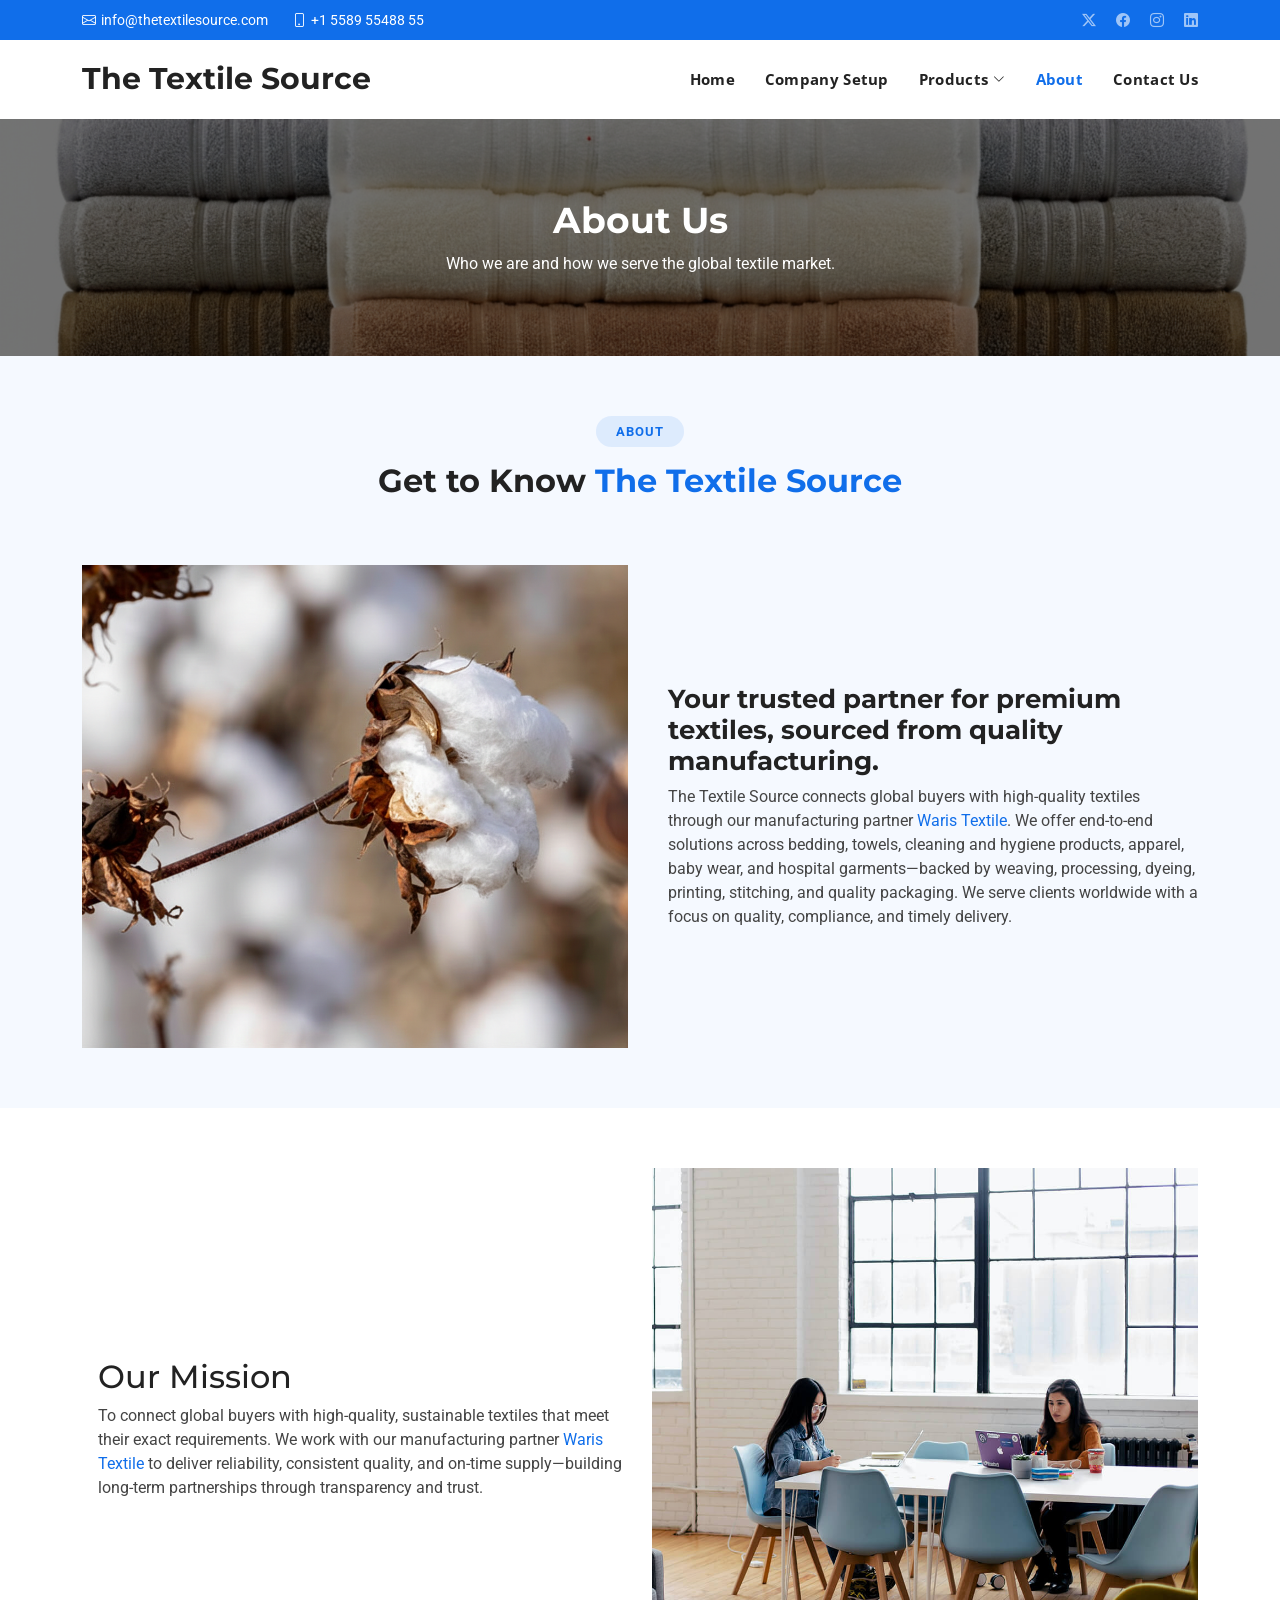
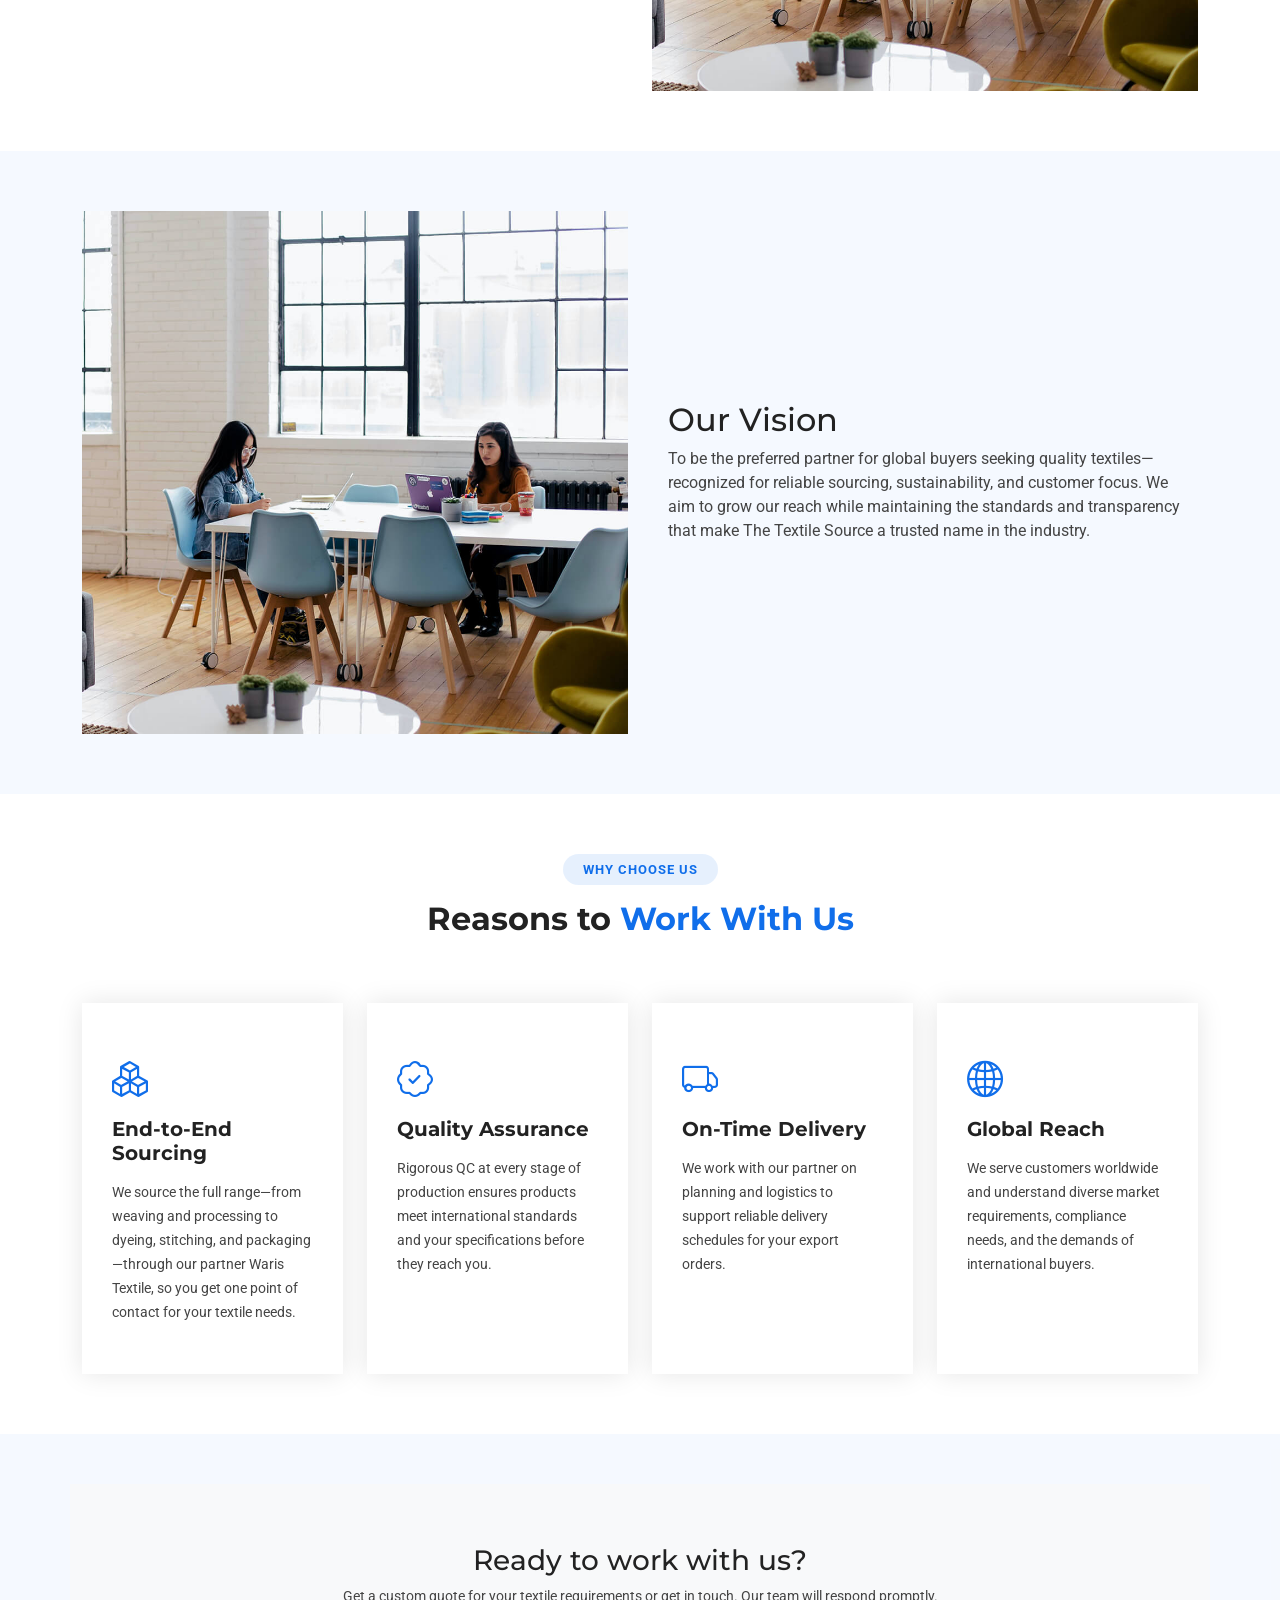
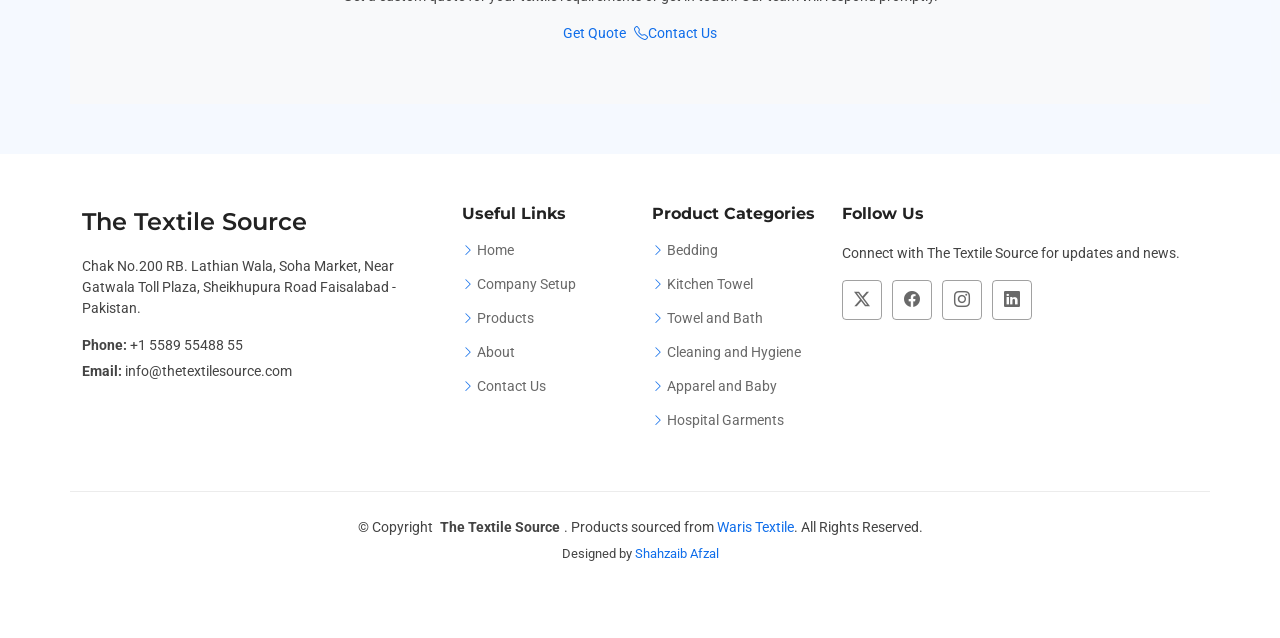
==== about.html @ fb0e11e0 "1sr" ====
<!DOCTYPE html>
<html lang="en">

<head>
  <meta charset="utf-8">
  <meta content="width=device-width, initial-scale=1.0" name="viewport">
  <title>About - The Textile Source</title>
  <meta name="description" content="">
  <meta name="keywords" content="">

  <link href="assets/img/favicon.png" rel="icon">
  <link href="assets/img/apple-touch-icon.png" rel="apple-touch-icon">
  <link href="https://fonts.googleapis.com" rel="preconnect">
  <link href="https://fonts.gstatic.com" rel="preconnect" crossorigin>
  <link href="https://fonts.googleapis.com/css2?family=Roboto:ital,wght@0,100;0,300;0,400;0,500;0,700;0,900;1,100;1,300;1,400;1,500;1,700;1,900&family=Open+Sans:ital,wght@0,300;0,400;0,500;0,600;0,700;0,800;1,300;1,400;1,500;1,600;1,700;1,800&family=Montserrat:ital,wght@0,100;0,200;0,300;0,400;0,500;0,600;0,700;0,800;0,900;1,100;1,200;1,300;1,400;1,500;1,600;1,700;1,800;1,900&display=swap" rel="stylesheet">
  <link href="assets/vendor/bootstrap/css/bootstrap.min.css" rel="stylesheet">
  <link href="assets/vendor/bootstrap-icons/bootstrap-icons.css" rel="stylesheet">
  <link href="assets/vendor/aos/aos.css" rel="stylesheet">
  <link href="assets/vendor/glightbox/css/glightbox.min.css" rel="stylesheet">
  <link href="assets/vendor/swiper/swiper-bundle.min.css" rel="stylesheet">
  <link href="assets/css/main.css" rel="stylesheet">
</head>

<body class="about-page">

  <header id="header" class="header sticky-top">
    <div class="topbar d-flex align-items-center">
      <div class="container d-flex justify-content-center justify-content-md-between">
        <div class="contact-info d-flex align-items-center">
          <i class="bi bi-envelope d-flex align-items-center"><a href="mailto:info@thetextilesource.com">info@thetextilesource.com</a></i>
          <i class="bi bi-phone d-flex align-items-center ms-4"><span>+1 5589 55488 55</span></i>
        </div>
        <div class="social-links d-none d-md-flex align-items-center">
          <a href="#" class="twitter"><i class="bi bi-twitter-x"></i></a>
          <a href="#" class="facebook"><i class="bi bi-facebook"></i></a>
          <a href="#" class="instagram"><i class="bi bi-instagram"></i></a>
          <a href="#" class="linkedin"><i class="bi bi-linkedin"></i></a>
        </div>
      </div>
    </div>
    <div class="branding d-flex align-items-cente">
      <div class="container position-relative d-flex align-items-center justify-content-between">
        <a href="index.html" class="logo d-flex align-items-center">
          <h1 class="sitename">The Textile Source</h1>
        </a>
        <nav id="navmenu" class="navmenu">
          <ul>
            <li><a href="index.html">Home</a></li>
            <li><a href="company-setup.html">Company Setup</a></li>
            <li class="dropdown">
              <a href="products.html"><span>Products</span> <i class="bi bi-chevron-down toggle-dropdown"></i></a>
              <ul>
                <li><a href="bedding.html">Bedding</a></li>
                <li><a href="kitchen-towel.html">Kitchen Towel</a></li>
                <li><a href="towel-bath.html">Towel &amp; Bath</a></li>
                <li><a href="cleaning-hygiene.html">Cleaning &amp; Hygiene</a></li>
                <li><a href="apparel-baby.html">Apparel &amp; Baby</a></li>
                <li><a href="hospital-garments.html">Hospital Garments</a></li>
              </ul>
            </li>
            <li><a href="about.html" class="active">About</a></li>
            <li><a href="contact.html">Contact Us</a></li>
          </ul>
          <i class="mobile-nav-toggle d-xl-none bi bi-list"></i>
        </nav>
      </div>
    </div>
  </header>

  <main class="main">

    <section class="page-hero" style="background-image: url('assets/img/slider2.png');">
      <div class="container">
        <h1>About Us</h1>
        <p>Who we are and how we serve the global textile market.</p>
      </div>
    </section>

    <!-- Company Introduction -->
    <section id="about" class="about section light-background">
      <div class="container section-title" data-aos="fade-up">
        <h2>About</h2>
        <p><span>Get to Know</span> <span class="description-title">The Textile Source</span></p>
      </div>
      <div class="container">
        <div class="row gy-3">
          <div class="col-lg-6" data-aos="fade-up" data-aos-delay="100">
            <img src="assets/img/gallery/about.png" alt="" class="img-fluid">
          </div>
          <div class="col-lg-6 d-flex flex-column justify-content-center" data-aos="fade-up" data-aos-delay="200">
            <div class="about-content ps-0 ps-lg-3">
              <h3>Your trusted partner for premium textiles, sourced from quality manufacturing.</h3>
              <p>The Textile Source connects global buyers with high-quality textiles through our manufacturing partner <a href="https://waris-textile.vercel.app/">Waris Textile</a>. We offer end-to-end solutions across bedding, towels, cleaning and hygiene products, apparel, baby wear, and hospital garments—backed by weaving, processing, dyeing, printing, stitching, and quality packaging. We serve clients worldwide with a focus on quality, compliance, and timely delivery.</p>
            </div>
          </div>
        </div>
      </div>
    </section>

    <!-- Mission -->
    <section id="mission" class="about section">
      <div class="container">
        <div class="row gy-3">
          <div class="col-lg-6 order-2 order-lg-1 d-flex flex-column justify-content-center" data-aos="fade-up" data-aos-delay="100">
            <div class="about-content ps-0 ps-lg-3">
              <h2>Our Mission</h2>
              <p>To connect global buyers with high-quality, sustainable textiles that meet their exact requirements. We work with our manufacturing partner <a href="https://waris-textile.vercel.app/">Waris Textile</a> to deliver reliability, consistent quality, and on-time supply—building long-term partnerships through transparency and trust.</p>
            </div>
          </div>
          <div class="col-lg-6 order-1 order-lg-2" data-aos="fade-up" data-aos-delay="200">
            <img src="assets/img/about.jpg" alt="Mission" class="img-fluid">
          </div>
        </div>
      </div>
    </section>

    <!-- Vision -->
    <section id="vision" class="about section light-background">
      <div class="container">
        <div class="row gy-3">
          <div class="col-lg-6" data-aos="fade-up" data-aos-delay="100">
            <img src="assets/img/about.jpg" alt="Vision" class="img-fluid">
          </div>
          <div class="col-lg-6 d-flex flex-column justify-content-center" data-aos="fade-up" data-aos-delay="200">
            <div class="about-content ps-0 ps-lg-3">
              <h2>Our Vision</h2>
              <p>To be the preferred partner for global buyers seeking quality textiles—recognized for reliable sourcing, sustainability, and customer focus. We aim to grow our reach while maintaining the standards and transparency that make The Textile Source a trusted name in the industry.</p>
            </div>
          </div>
        </div>
      </div>
    </section>

    <!-- Why Choose Us -->
    <section id="why-choose-us" class="featured-services section">
      <div class="container section-title" data-aos="fade-up">
        <h2>Why Choose Us</h2>
        <p><span>Reasons to</span> <span class="description-title">Work With Us</span></p>
      </div>
      <div class="container">
        <div class="row gy-4">
          <div class="col-xl-3 col-md-6 d-flex" data-aos="fade-up" data-aos-delay="100">
            <div class="service-item position-relative">
              <div class="icon"><i class="bi bi-boxes icon"></i></div>
              <h4>End-to-End Sourcing</h4>
              <p>We source the full range—from weaving and processing to dyeing, stitching, and packaging—through our partner Waris Textile, so you get one point of contact for your textile needs.</p>
            </div>
          </div>
          <div class="col-xl-3 col-md-6 d-flex" data-aos="fade-up" data-aos-delay="200">
            <div class="service-item position-relative">
              <div class="icon"><i class="bi bi-patch-check icon"></i></div>
              <h4>Quality Assurance</h4>
              <p>Rigorous QC at every stage of production ensures products meet international standards and your specifications before they reach you.</p>
            </div>
          </div>
          <div class="col-xl-3 col-md-6 d-flex" data-aos="fade-up" data-aos-delay="300">
            <div class="service-item position-relative">
              <div class="icon"><i class="bi bi-truck icon"></i></div>
              <h4>On-Time Delivery</h4>
              <p>We work with our partner on planning and logistics to support reliable delivery schedules for your export orders.</p>
            </div>
          </div>
          <div class="col-xl-3 col-md-6 d-flex" data-aos="fade-up" data-aos-delay="400">
            <div class="service-item position-relative">
              <div class="icon"><i class="bi bi-globe2 icon"></i></div>
              <h4>Global Reach</h4>
              <p>We serve customers worldwide and understand diverse market requirements, compliance needs, and the demands of international buyers.</p>
            </div>
          </div>
        </div>
      </div>
    </section>

  </main>

  <footer id="footer" class="footer">
    <div class="footer-newsletter">
      <div class="container">
        <div class="row justify-content-center text-center">
          <section id="cta" class="cta section" style="background-color: #f8f9fa;">

            <div class="container" data-aos="fade-up">
              <div class="row justify-content-center text-center">
                <div class="col-lg-8">
                  <h3>Ready to work with us?</h3>
                  <p>Get a custom quote for your textile requirements or get in touch. Our team will respond promptly.</p>
                  <div class="d-flex flex-wrap justify-content-center gap-2">
                    <a href="contact.html" class="btn-get-started">Get Quote</a>
                    <a href="contact.html" class="btn-watch-video d-flex align-items-center"><i class="bi bi-telephone"></i><span>Contact Us</span></a>
                  </div>
                </div>
              </div>
            </div>
      
          </section><!-- /Call to Action -->
        </div>
      </div>
    </div>
    <div class="container footer-top">
      <div class="row gy-4">
        <div class="col-lg-4 col-md-6 footer-about">
          <a href="index.html" class="d-flex align-items-center"><span class="sitename">The Textile Source</span></a>
          <div class="footer-contact pt-3">
            <p>Chak No.200 RB. Lathian Wala, Soha Market, Near Gatwala Toll Plaza, Sheikhupura Road Faisalabad - Pakistan.</p>
            <p class="mt-3"><strong>Phone:</strong> <span>+1 5589 55488 55</span></p>
            <p><strong>Email:</strong> <span>info@thetextilesource.com</span></p>
          </div>
        </div>
        <div class="col-lg-2 col-md-3 footer-links">
          <h4>Useful Links</h4>
          <ul>
            <li><i class="bi bi-chevron-right"></i> <a href="index.html">Home</a></li>
            <li><i class="bi bi-chevron-right"></i> <a href="company-setup.html">Company Setup</a></li>
            <li><i class="bi bi-chevron-right"></i> <a href="products.html">Products</a></li>
            <li><i class="bi bi-chevron-right"></i> <a href="about.html">About</a></li>
            <li><i class="bi bi-chevron-right"></i> <a href="contact.html">Contact Us</a></li>
          </ul>
        </div>
        <div class="col-lg-2 col-md-3 footer-links">
          <h4>Product Categories</h4>
          <ul>
            <li><i class="bi bi-chevron-right"></i> <a href="bedding.html">Bedding</a></li>
            <li><i class="bi bi-chevron-right"></i> <a href="kitchen-towel.html">Kitchen Towel</a></li>
            <li><i class="bi bi-chevron-right"></i> <a href="towel-bath.html">Towel and Bath</a></li>
            <li><i class="bi bi-chevron-right"></i> <a href="cleaning-hygiene.html">Cleaning and Hygiene</a></li>
            <li><i class="bi bi-chevron-right"></i> <a href="apparel-baby.html">Apparel and Baby</a></li>
            <li><i class="bi bi-chevron-right"></i> <a href="hospital-garments.html">Hospital Garments</a></li>
          </ul>
        </div>
        <div class="col-lg-4 col-md-12">
          <h4>Follow Us</h4>
          <p>Connect with The Textile Source for updates and news.</p>
          <div class="social-links d-flex">
            <a href=""><i class="bi bi-twitter-x"></i></a>
            <a href=""><i class="bi bi-facebook"></i></a>
            <a href=""><i class="bi bi-instagram"></i></a>
            <a href=""><i class="bi bi-linkedin"></i></a>
          </div>
        </div>
      </div>
    </div>
    <div class="container copyright text-center mt-4">
      <p>© <span>Copyright</span> <strong class="px-1 sitename">The Textile Source</strong>. <span>Products sourced from <a href="https://waris-textile.vercel.app/">Waris Textile</a>. All Rights Reserved.</span></p>
      <div class="credits">
        Designed by <a href="https://shahzaibs-portfolio.vercel.app/">Shahzaib Afzal</a>
      </div>
    </div>
  </footer>

  <a href="#" id="scroll-top" class="scroll-top d-flex align-items-center justify-content-center"><i class="bi bi-arrow-up-short"></i></a>
  <div id="preloader"><div></div><div></div><div></div><div></div></div>
  <script src="assets/vendor/bootstrap/js/bootstrap.bundle.min.js"></script>
  <script src="assets/vendor/php-email-form/validate.js"></script>
  <script src="assets/vendor/aos/aos.js"></script>
  <script src="assets/vendor/glightbox/js/glightbox.min.js"></script>
  <script src="assets/vendor/waypoints/noframework.waypoints.js"></script>
  <script src="assets/vendor/purecounter/purecounter_vanilla.js"></script>
  <script src="assets/vendor/swiper/swiper-bundle.min.js"></script>
  <script src="assets/vendor/imagesloaded/imagesloaded.pkgd.min.js"></script>
  <script src="assets/vendor/isotope-layout/isotope.pkgd.min.js"></script>
  <script src="assets/js/main.js"></script>
</body>

</html>
---- assets/css/main.css ----
/**
* Template Name: BizLand
* Template URL: https://bootstrapmade.com/bizland-bootstrap-business-template/
* Updated: Dec 05 2024 with Bootstrap v5.3.3
* Author: BootstrapMade.com
* License: https://bootstrapmade.com/license/
*/

/*--------------------------------------------------------------
# Font & Color Variables
# Help: https://bootstrapmade.com/color-system/
--------------------------------------------------------------*/
/* Fonts */
:root {
  --default-font: "Roboto",  system-ui, -apple-system, "Segoe UI", Roboto, "Helvetica Neue", Arial, "Noto Sans", "Liberation Sans", sans-serif, "Apple Color Emoji", "Segoe UI Emoji", "Segoe UI Symbol", "Noto Color Emoji";
  --heading-font: "Montserrat",  sans-serif;
  --nav-font: "Open Sans",  sans-serif;
}

/* Global Colors - The following color variables are used throughout the website. Updating them here will change the color scheme of the entire website */
:root { 
  --background-color: #ffffff; /* Background color for the entire website, including individual sections */
  --default-color: #444444; /* Default color used for the majority of the text content across the entire website */
  --heading-color: #222222; /* Color for headings, subheadings and title throughout the website */
  --accent-color: #106eea; /* Accent color that represents your brand on the website. It's used for buttons, links, and other elements that need to stand out */
  --surface-color: #ffffff; /* The surface color is used as a background of boxed elements within sections, such as cards, icon boxes, or other elements that require a visual separation from the global background. */
  --contrast-color: #ffffff; /* Contrast color for text, ensuring readability against backgrounds of accent, heading, or default colors. */
}

/* Nav Menu Colors - The following color variables are used specifically for the navigation menu. They are separate from the global colors to allow for more customization options */
:root {
  --nav-color: #222222;  /* The default color of the main navmenu links */
  --nav-hover-color: #106eea; /* Applied to main navmenu links when they are hovered over or active */
  --nav-mobile-background-color: #ffffff; /* Used as the background color for mobile navigation menu */
  --nav-dropdown-background-color: #ffffff; /* Used as the background color for dropdown items that appear when hovering over primary navigation items */
  --nav-dropdown-color: #222222; /* Used for navigation links of the dropdown items in the navigation menu. */
  --nav-dropdown-hover-color: #106eea; /* Similar to --nav-hover-color, this color is applied to dropdown navigation links when they are hovered over. */
}

/* Color Presets - These classes override global colors when applied to any section or element, providing reuse of the sam color scheme. */

.light-background {
  --background-color: #f5f9ff;
  --surface-color: #ffffff;
}

.dark-background {
  --background-color: #060606;
  --default-color: #ffffff;
  --heading-color: #ffffff;
  --surface-color: #252525;
  --contrast-color: #ffffff;
}

/* Smooth scroll */
:root {
  scroll-behavior: smooth;
}

/*--------------------------------------------------------------
# General Styling & Shared Classes
--------------------------------------------------------------*/
body {
  color: var(--default-color);
  background-color: var(--background-color);
  font-family: var(--default-font);
}

a {
  color: var(--accent-color);
  text-decoration: none;
  transition: 0.3s;
}

a:hover {
  color: color-mix(in srgb, var(--accent-color), transparent 25%);
  text-decoration: none;
}

h1,
h2,
h3,
h4,
h5,
h6 {
  color: var(--heading-color);
  font-family: var(--heading-font);
}

/* PHP Email Form Messages
------------------------------*/
.php-email-form .error-message {
  display: none;
  background: #df1529;
  color: #ffffff;
  text-align: left;
  padding: 15px;
  margin-bottom: 24px;
  font-weight: 600;
}

.php-email-form .sent-message {
  display: none;
  color: #ffffff;
  background: #059652;
  text-align: center;
  padding: 15px;
  margin-bottom: 24px;
  font-weight: 600;
}

.php-email-form .loading {
  display: none;
  background: var(--surface-color);
  text-align: center;
  padding: 15px;
  margin-bottom: 24px;
}

.php-email-form .loading:before {
  content: "";
  display: inline-block;
  border-radius: 50%;
  width: 24px;
  height: 24px;
  margin: 0 10px -6px 0;
  border: 3px solid var(--accent-color);
  border-top-color: var(--surface-color);
  animation: php-email-form-loading 1s linear infinite;
}

@keyframes php-email-form-loading {
  0% {
    transform: rotate(0deg);
  }

  100% {
    transform: rotate(360deg);
  }
}

/*--------------------------------------------------------------
# Global Header
--------------------------------------------------------------*/
.header {
  color: var(--default-color);
  transition: box-shadow 0.3s ease;
  z-index: 997;
  background-color: var(--background-color);
}

.header .topbar {
  background-color: var(--accent-color);
  height: 40px;
  padding: 0;
  font-size: 14px;
  transition: height 0.3s ease, visibility 0.3s ease;
}

.header .topbar .contact-info i {
  font-style: normal;
  color: var(--contrast-color);
}

.header .topbar .contact-info i a,
.header .topbar .contact-info i span {
  padding-left: 5px;
  color: var(--contrast-color);
}

@media (max-width: 575px) {

  .header .topbar .contact-info i a,
  .header .topbar .contact-info i span {
    font-size: 13px;
  }
}

.header .topbar .contact-info i a {
  line-height: 0;
  transition: 0.3s;
}

.header .topbar .contact-info i a:hover {
  color: var(--contrast-color);
  text-decoration: underline;
}

.header .topbar .social-links a {
  color: color-mix(in srgb, var(--contrast-color), transparent 40%);
  line-height: 0;
  transition: 0.3s;
  margin-left: 20px;
}

.header .topbar .social-links a:hover {
  color: var(--contrast-color);
}

.header .branding {
  background-color: var(--background-color);
  min-height: 60px;
  padding: 10px 0;
  transition: min-height 0.3s ease, padding 0.3s ease;
}

.header .branding.nav-fixed {
  position: fixed;
  top: 0;
  left: 0;
  right: 0;
  width: 100%;
  z-index: 997;
  box-shadow: 0 2px 12px rgba(0, 0, 0, 0.12);
}

.header .logo {
  line-height: 1;
}

.header .logo img {
  max-height: 36px;
  margin-right: 8px;
  transition: max-height 0.3s ease;
}

.header .logo h1 {
  font-size: 30px;
  margin: 0;
  font-weight: 700;
  color: var(--heading-color);
  transition: font-size 0.3s ease;
}

/* Disable Bootstrap sticky-top on header; nav bar (branding) uses position: sticky instead */
.header.sticky-top {
  position: static;
}

/*--------------------------------------------------------------
# Navigation Menu
--------------------------------------------------------------*/
/* Navmenu - Desktop */
@media (min-width: 1200px) {
  .navmenu {
    padding: 0;
  }

  .navmenu ul {
    margin: 0;
    padding: 0;
    display: flex;
    list-style: none;
    align-items: center;
  }

  .navmenu li {
    position: relative;
  }

  .navmenu a,
  .navmenu a:focus {
    color: var(--nav-color);
    padding: 18px 15px;
    font-size: 15px;
    font-family: var(--nav-font);
    font-weight: 700;
    letter-spacing: 0.02em;
    display: flex;
    align-items: center;
    justify-content: space-between;
    white-space: nowrap;
    transition: 0.3s;
  }

  .navmenu a i,
  .navmenu a:focus i {
    font-size: 12px;
    line-height: 0;
    margin-left: 5px;
    transition: 0.3s;
  }

  .navmenu li:last-child a {
    padding-right: 0;
  }

  .navmenu li:hover>a,
  .navmenu .active,
  .navmenu .active:focus {
    color: var(--nav-hover-color);
  }

  .scrolled .navmenu a,
  .scrolled .navmenu a:focus {
    padding: 12px 15px;
    font-size: 14px;
  }

  .navmenu .dropdown ul {
    margin: 0;
    padding: 10px 0;
    background: var(--nav-dropdown-background-color);
    display: block;
    position: absolute;
    visibility: hidden;
    left: 14px;
    top: 130%;
    opacity: 0;
    transition: 0.3s;
    border-radius: 4px;
    z-index: 99;
    box-shadow: 0px 0px 30px rgba(0, 0, 0, 0.1);
  }

  .navmenu .dropdown ul li {
    min-width: 200px;
  }

  .navmenu .dropdown ul a {
    padding: 10px 20px;
    font-size: 15px;
    text-transform: none;
    color: var(--nav-dropdown-color);
  }

  .navmenu .dropdown ul a i {
    font-size: 12px;
  }

  .navmenu .dropdown ul a:hover,
  .navmenu .dropdown ul .active:hover,
  .navmenu .dropdown ul li:hover>a {
    color: var(--nav-dropdown-hover-color);
  }

  .navmenu .dropdown:hover>ul {
    opacity: 1;
    top: 100%;
    visibility: visible;
  }

  .navmenu .dropdown .dropdown ul {
    top: 0;
    left: -90%;
    visibility: hidden;
  }

  .navmenu .dropdown .dropdown:hover>ul {
    opacity: 1;
    top: 0;
    left: -100%;
    visibility: visible;
  }
}

/* Navmenu - Mobile */
@media (max-width: 1199px) {
  .mobile-nav-toggle {
    color: var(--nav-color);
    font-size: 28px;
    line-height: 0;
    margin-right: 10px;
    cursor: pointer;
    transition: color 0.3s;
  }

  .navmenu {
    padding: 0;
    z-index: 9997;
  }

  .navmenu ul {
    display: none;
    list-style: none;
    position: absolute;
    inset: 60px 20px 20px 20px;
    padding: 10px 0;
    margin: 0;
    border-radius: 6px;
    background-color: var(--nav-mobile-background-color);
    overflow-y: auto;
    transition: 0.3s;
    z-index: 9998;
    box-shadow: 0px 0px 30px rgba(0, 0, 0, 0.1);
  }

  .navmenu a,
  .navmenu a:focus {
    color: var(--nav-dropdown-color);
    padding: 10px 20px;
    font-family: var(--nav-font);
    font-size: 17px;
    font-weight: 700;
    letter-spacing: 0.02em;
    display: flex;
    align-items: center;
    justify-content: space-between;
    white-space: nowrap;
    transition: 0.3s;
  }

  .navmenu a i,
  .navmenu a:focus i {
    font-size: 12px;
    line-height: 0;
    margin-left: 5px;
    width: 30px;
    height: 30px;
    display: flex;
    align-items: center;
    justify-content: center;
    border-radius: 50%;
    transition: 0.3s;
    background-color: color-mix(in srgb, var(--accent-color), transparent 90%);
  }

  .navmenu a i:hover,
  .navmenu a:focus i:hover {
    background-color: var(--accent-color);
    color: var(--contrast-color);
  }

  .navmenu a:hover,
  .navmenu .active,
  .navmenu .active:focus {
    color: var(--nav-dropdown-hover-color);
  }

  .navmenu .active i,
  .navmenu .active:focus i {
    background-color: var(--accent-color);
    color: var(--contrast-color);
    transform: rotate(180deg);
  }

  .navmenu .dropdown ul {
    position: static;
    display: none;
    z-index: 99;
    padding: 10px 0;
    margin: 10px 20px;
    background-color: var(--nav-dropdown-background-color);
    border: 1px solid color-mix(in srgb, var(--default-color), transparent 90%);
    box-shadow: none;
    transition: all 0.5s ease-in-out;
  }

  .navmenu .dropdown ul ul {
    background-color: rgba(33, 37, 41, 0.1);
  }

  .navmenu .dropdown>.dropdown-active {
    display: block;
    background-color: rgba(33, 37, 41, 0.03);
  }

  .mobile-nav-active {
    overflow: hidden;
  }

  .mobile-nav-active .mobile-nav-toggle {
    color: #fff;
    position: absolute;
    font-size: 32px;
    top: 15px;
    right: 15px;
    margin-right: 0;
    z-index: 9999;
  }

  .mobile-nav-active .navmenu {
    position: fixed;
    overflow: hidden;
    inset: 0;
    background: rgba(33, 37, 41, 0.8);
    transition: 0.3s;
  }

  .mobile-nav-active .navmenu>ul {
    display: block;
  }
}

/*--------------------------------------------------------------
# Global Footer
--------------------------------------------------------------*/
.footer {
  color: var(--default-color);
  background-color: var(--background-color);
  font-size: 14px;
  padding-bottom: 50px;
  position: relative;
}

.footer .footer-newsletter {
  background-color: color-mix(in srgb, var(--accent-color), transparent 96%);
  padding: 50px 0;
}

.footer .footer-newsletter h4 {
  font-size: 24px;
}

.footer .footer-newsletter .newsletter-form {
  margin-top: 30px;
  margin-bottom: 15px;
  padding: 6px 8px;
  position: relative;
  background-color: var(--surface-color);
  border: 1px solid color-mix(in srgb, var(--accent-color), transparent 80%);
  box-shadow: 0px 2px 25px rgba(0, 0, 0, 0.1);
  display: flex;
  transition: 0.3s;
  border-radius: 4px;
}

.footer .footer-newsletter .newsletter-form:focus-within {
  border-color: var(--accent-color);
}

.footer .footer-newsletter .newsletter-form input[type=email] {
  border: 0;
  padding: 4px;
  width: 100%;
  background-color: var(--surface-color);
  color: var(--default-color);
}

.footer .footer-newsletter .newsletter-form input[type=email]:focus-visible {
  outline: none;
}

.footer .footer-newsletter .newsletter-form input[type=submit] {
  border: 0;
  font-size: 16px;
  padding: 0 20px;
  margin: -7px -8px -7px 0;
  background: var(--accent-color);
  color: var(--contrast-color);
  transition: 0.3s;
  border-radius: 0 4px 4px 0;
}

.footer .footer-newsletter .newsletter-form input[type=submit]:hover {
  background: color-mix(in srgb, var(--accent-color), transparent 20%);
}

.footer .footer-top {
  padding-top: 50px;
}

.footer .social-links a {
  display: flex;
  align-items: center;
  justify-content: center;
  width: 40px;
  height: 40px;
  border-radius: 4px;
  border: 1px solid color-mix(in srgb, var(--default-color), transparent 50%);
  font-size: 16px;
  color: color-mix(in srgb, var(--default-color), transparent 20%);
  margin-right: 10px;
  transition: 0.3s;
}

.footer .social-links a:hover {
  color: var(--accent-color);
  border-color: var(--accent-color);
}

.footer h4 {
  font-size: 16px;
  font-weight: bold;
  position: relative;
  padding-bottom: 12px;
}

.footer .footer-links {
  margin-bottom: 30px;
}

.footer .footer-links ul {
  list-style: none;
  padding: 0;
  margin: 0;
}

.footer .footer-links ul i {
  margin-right: 3px;
  font-size: 12px;
  line-height: 0;
  color: var(--accent-color);
}

.footer .footer-links ul li {
  padding: 10px 0;
  display: flex;
  align-items: center;
}

.footer .footer-links ul li:first-child {
  padding-top: 0;
}

.footer .footer-links ul a {
  display: inline-block;
  color: color-mix(in srgb, var(--default-color), transparent 20%);
  line-height: 1;
}

.footer .footer-links ul a:hover {
  color: var(--accent-color);
}

.footer .footer-about a {
  color: var(--heading-color);
  font-size: 24px;
  font-weight: 600;
  font-family: var(--heading-font);
}

.footer .footer-contact p {
  margin-bottom: 5px;
}

.footer .copyright {
  padding-top: 25px;
  padding-bottom: 25px;
  border-top: 1px solid color-mix(in srgb, var(--default-color), transparent 90%);
}

.footer .copyright p {
  margin-bottom: 0;
}

.footer .credits {
  margin-top: 6px;
  font-size: 13px;
}

/*--------------------------------------------------------------
# Preloader
--------------------------------------------------------------*/
#preloader {
  position: fixed;
  inset: 0;
  z-index: 9999;
  overflow: hidden;
  background-color: var(--background-color);
  transition: all 0.6s ease-out;
  width: 100%;
  height: 100vh;
  display: flex;
  align-items: center;
  justify-content: center;
}

#preloader div {
  width: 13px;
  height: 13px;
  background-color: var(--accent-color);
  border-radius: 50%;
  animation-timing-function: cubic-bezier(0, 1, 1, 0);
  position: absolute;
  left: 50%;
}

#preloader div:nth-child(1) {
  left: calc(50% + 8px);
  animation: animate-preloader-1 0.6s infinite;
}

#preloader div:nth-child(2) {
  left: calc(50% + 8px);
  animation: animate-preloader-2 0.6s infinite;
}

#preloader div:nth-child(3) {
  left: calc(50% + 32px);
  animation: animate-preloader-2 0.6s infinite;
}

#preloader div:nth-child(4) {
  left: calc(50% + 56px);
  animation: animate-preloader-3 0.6s infinite;
}

@keyframes animate-preloader-1 {
  0% {
    transform: scale(0);
  }

  100% {
    transform: scale(1);
  }
}

@keyframes animate-preloader-3 {
  0% {
    transform: scale(1);
  }

  100% {
    transform: scale(0);
  }
}

@keyframes animate-preloader-2 {
  0% {
    transform: translate(0, 0);
  }

  100% {
    transform: translate(24px, 0);
  }
}

/*--------------------------------------------------------------
# Scroll Top Button
--------------------------------------------------------------*/
.scroll-top {
  position: fixed;
  visibility: hidden;
  opacity: 0;
  right: 15px;
  bottom: 15px;
  z-index: 99999;
  background-color: var(--accent-color);
  width: 40px;
  height: 40px;
  border-radius: 4px;
  transition: all 0.4s;
}

.scroll-top i {
  font-size: 24px;
  color: var(--contrast-color);
  line-height: 0;
}

.scroll-top:hover {
  background-color: color-mix(in srgb, var(--accent-color), transparent 20%);
  color: var(--contrast-color);
}

.scroll-top.active {
  visibility: visible;
  opacity: 1;
}

/*--------------------------------------------------------------
# Disable aos animation delay on mobile devices
--------------------------------------------------------------*/
@media screen and (max-width: 768px) {
  [data-aos-delay] {
    transition-delay: 0 !important;
  }
}

/*--------------------------------------------------------------
# Global Page Titles & Breadcrumbs
--------------------------------------------------------------*/
.page-title {
  --background-color: color-mix(in srgb, var(--default-color), transparent 96%);
  color: var(--default-color);
  background-color: var(--background-color);
  padding: 25px 0;
  position: relative;
}

.page-title h1 {
  font-size: 24px;
  font-weight: 600;
}

.page-title .breadcrumbs ol {
  display: flex;
  flex-wrap: wrap;
  list-style: none;
  padding: 0;
  margin: 0;
  font-size: 14px;
  font-weight: 400;
}

.page-title .breadcrumbs ol li+li {
  padding-left: 10px;
}

.page-title .breadcrumbs ol li+li::before {
  content: "/";
  display: inline-block;
  padding-right: 10px;
  color: color-mix(in srgb, var(--default-color), transparent 70%);
}

/*--------------------------------------------------------------
# Global Sections
--------------------------------------------------------------*/
section,
.section {
  color: var(--default-color);
  background-color: var(--background-color);
  padding: 60px 0;
  scroll-margin-top: 78px;
  overflow: clip;
}

@media (max-width: 1199px) {

  section,
  .section {
    scroll-margin-top: 60px;
  }
}

/*--------------------------------------------------------------
# Global Section Titles
--------------------------------------------------------------*/
.section-title {
  text-align: center;
  padding-bottom: 60px;
  position: relative;
}

.section-title h2 {
  font-size: 13px;
  letter-spacing: 1px;
  font-weight: 700;
  padding: 8px 20px;
  margin: 0;
  background: color-mix(in srgb, var(--accent-color), transparent 90%);
  color: var(--accent-color);
  display: inline-block;
  text-transform: uppercase;
  border-radius: 50px;
  font-family: var(--default-font);
}

.section-title p {
  color: var(--heading-color);
  margin: 10px 0 0 0;
  font-size: 32px;
  font-weight: 700;
  font-family: var(--heading-font);
}

.section-title p .description-title {
  color: var(--accent-color);
}

/*--------------------------------------------------------------
# Hero Section
--------------------------------------------------------------*/
.hero {
  width: 100%;
  min-height: 50vh;
  position: relative;
  padding: 60px 0;
  display: flex;
  align-items: center;
  background: url("../img/hero-bg.jpg") top left;
  background-size: cover;
}

.hero:before {
  content: "";
  background: color-mix(in srgb, var(--background-color), transparent 30%);
  position: absolute;
  bottom: 0;
  top: 0;
  left: 0;
  right: 0;
}

.hero .container {
  position: relative;
}

.hero h1 {
  margin: 0;
  font-size: 48px;
  font-weight: 700;
  line-height: 56px;
}

.hero h1 span {
  color: var(--accent-color);
}

.hero p {
  color: color-mix(in srgb, var(--default-color), transparent 30%);
  margin: 5px 0 30px 0;
  font-size: 20px;
  font-weight: 400;
}

.hero .btn-get-started {
  color: var(--contrast-color);
  background: var(--accent-color);
  font-family: var(--heading-font);
  font-weight: 400;
  font-size: 16px;
  letter-spacing: 1px;
  display: inline-block;
  padding: 12px 30px;
  border-radius: 4px;
  transition: 0.5s;
  box-shadow: 0 8px 28px rgba(0, 0, 0, 0.1);
}

.hero .btn-get-started:hover {
  color: var(--contrast-color);
  background: color-mix(in srgb, var(--accent-color), transparent 15%);
  box-shadow: 0 8px 28px rgba(0, 0, 0, 0.1);
}

/* Outline button (border + hover) for section CTAs */
.btn-outline {
  display: inline-block;
  padding: 12px 30px;
  font-family: var(--heading-font);
  font-weight: 500;
  font-size: 16px;
  color: var(--accent-color);
  background: transparent;
  border: 2px solid var(--accent-color);
  border-radius: 4px;
  text-decoration: none;
  transition: all 0.3s ease;
}

.btn-outline:hover {
  color: var(--contrast-color);
  background: var(--accent-color);
  border-color: var(--accent-color);
  box-shadow: 0 4px 15px rgba(0, 0, 0, 0.15);
}

.hero .btn-watch-video {
  font-size: 16px;
  transition: 0.5s;
  margin-left: 25px;
  color: white;
  font-weight: 600;
}

.hero .btn-watch-video i {
  color: var(--accent-color);
  font-size: 32px;
  transition: 0.3s;
  line-height: 0;
  margin-right: 8px;
}

.hero .btn-watch-video:hover {
  color: var(--accent-color);
}

.hero .btn-watch-video:hover i {
  color: color-mix(in srgb, var(--accent-color), transparent 15%);
}

.hero .animated {
  animation: up-down 2s ease-in-out infinite alternate-reverse both;
}

@media (max-width: 640px) {
  .hero h1 {
    font-size: 28px;
    line-height: 36px;
  }

  .hero p {
    font-size: 18px;
    line-height: 24px;
    margin-bottom: 30px;
  }

  .hero .btn-get-started,
  .hero .btn-watch-video {
    font-size: 13px;
  }
}

@keyframes up-down {
  0% {
    transform: translateY(10px);
  }

  100% {
    transform: translateY(-10px);
  }
}

/*--------------------------------------------------------------
# Featured Services Section
--------------------------------------------------------------*/
.featured-services .service-item {
  background-color: var(--surface-color);
  box-shadow: 0px 0 25px 0 rgba(0, 0, 0, 0.1);
  padding: 50px 30px;
  transition: all 0.3s ease-in-out;
  height: 100%;
  position: relative;
  z-index: 1;
}

.featured-services .service-item:before {
  content: "";
  position: absolute;
  background: var(--accent-color);
  inset: 100% 0 0 0;
  transition: all 0.3s;
  z-index: -1;
}

.featured-services .service-item .icon {
  margin-bottom: 10px;
}

.featured-services .service-item .icon i {
  color: var(--accent-color);
  font-size: 36px;
  transition: ease-in-out 0.3s;
}

.featured-services .service-item h4 {
  font-weight: 700;
  margin-bottom: 15px;
  font-size: 20px;
}

.featured-services .service-item h4 a {
  color: var(--heading-color);
  transition: ease-in-out 0.3s;
}

.featured-services .service-item p {
  line-height: 24px;
  font-size: 14px;
  margin-bottom: 0;
  transition: ease-in-out 0.3s;
}

.featured-services .service-item:hover h4 a,
.featured-services .service-item:hover .icon i,
.featured-services .service-item:hover p {
  color: var(--contrast-color);
}

.featured-services .service-item:hover:before {
  background: var(--accent-color);
  inset: 0;
  border-radius: 0px;
}

/*--------------------------------------------------------------
# About Section
--------------------------------------------------------------*/
.about .about-content h3 {
  font-weight: 700;
  font-size: 26px;
}

.about .about-content ul {
  list-style: none;
  padding: 0;
}

.about .about-content ul li {
  display: flex;
  align-items: flex-start;
  margin-bottom: 35px;
}

.about .about-content ul li:first-child {
  margin-top: 35px;
}

.about .about-content ul i {
  background: var(--surface-color);
  box-shadow: 0px 6px 15px rgba(0, 0, 0, 0.1);
  display: flex;
  align-items: center;
  justify-content: center;
  flex-shrink: 0;
  width: 64px;
  height: 64px;
  font-size: 24px;
  margin-right: 15px;
  color: var(--accent-color);
  border-radius: 50px;
}

.about .about-content ul h4 {
  font-size: 18px;
  font-weight: 600;
}

.about .about-content ul p {
  font-size: 15px;
}

.about .about-content p:last-child {
  margin-bottom: 0;
}

/*--------------------------------------------------------------
# Skills Section
--------------------------------------------------------------*/
.skills .progress {
  height: 60px;
  display: block;
  background: none;
  border-radius: 0;
}

.skills .progress .skill {
  color: var(--heading-color);
  padding: 0;
  margin: 0 0 6px 0;
  text-transform: uppercase;
  display: block;
  font-weight: 600;
  font-family: var(--heading-font);
}

.skills .progress .skill .val {
  float: right;
  font-style: normal;
}

.skills .progress-bar-wrap {
  background: color-mix(in srgb, var(--default-color), transparent 90%);
  height: 10px;
}

.skills .progress-bar {
  width: 1px;
  height: 10px;
  transition: 0.9s;
  background-color: var(--accent-color);
}

/*--------------------------------------------------------------
# Stats Section
--------------------------------------------------------------*/
.stats i {
  background-color: var(--accent-color);
  color: var(--contrast-color);
  border: 6px solid var(--surface-color);
  width: 64px;
  height: 64px;
  font-size: 24px;
  border-radius: 50px;
  display: inline-flex;
  align-items: center;
  justify-content: center;
  position: relative;
  z-index: 1;
}

.stats .stats-item {
  background-color: color-mix(in srgb, var(--accent-color), transparent 95%);
  margin-top: -32px;
  padding: 40px 30px 35px 30px;
  width: 100%;
  position: relative;
  text-align: center;
  border-radius: 4px;
  z-index: 0;
}

.stats .stats-item span {
  font-size: 36px;
  display: block;
  font-weight: 700;
}

.stats .stats-item p {
  padding: 0;
  margin: 0;
  font-family: var(--heading-font);
  font-size: 16px;
}

/*--------------------------------------------------------------
# Clients Section
--------------------------------------------------------------*/
.clients {
  padding: 25px 0;
}

.clients .swiper {
  padding: 10px 0;
}

.clients .swiper-wrapper {
  height: auto;
}

.clients .swiper-slide img {
  transition: 0.3s;
}

.clients .swiper-slide img:hover {
  transform: scale(1.1);
}

/*--------------------------------------------------------------
# Services Section
--------------------------------------------------------------*/
.services .service-item {
  background-color: var(--surface-color);
  text-align: center;
  border: 1px solid color-mix(in srgb, var(--default-color), transparent 85%);
  padding: 80px 20px;
  transition: border ease-in-out 0.3s;
  height: 100%;
}

.services .service-item .icon {
  margin: 0 auto;
  width: 64px;
  height: 64px;
  background: var(--accent-color);
  border-radius: 4px;
  display: flex;
  align-items: center;
  justify-content: center;
  margin-bottom: 20px;
  transition: 0.3s;
}

.services .service-item .icon i {
  color: var(--contrast-color);
  font-size: 28px;
  transition: ease-in-out 0.3s;
}

.services .service-item h3 {
  font-weight: 700;
  margin: 10px 0 15px 0;
  font-size: 22px;
  transition: 0.3s;
}

.services .service-item p {
  line-height: 24px;
  font-size: 14px;
  margin-bottom: 0;
}

.services .service-item:hover {
  border-color: var(--accent-color);
}

.services .service-item:hover h3 {
  color: var(--accent-color);
}

/*--------------------------------------------------------------
# Testimonials Section
--------------------------------------------------------------*/
.testimonials {
  padding: 80px 0;
  position: relative;
}

.testimonials:before {
  content: "";
  background: color-mix(in srgb, var(--background-color), transparent 30%);
  position: absolute;
  inset: 0;
  z-index: 2;
}

.testimonials .testimonials-bg {
  position: absolute;
  inset: 0;
  display: block;
  width: 100%;
  height: 100%;
  object-fit: cover;
  z-index: 1;
}

.testimonials .container {
  position: relative;
  z-index: 3;
}

.testimonials .testimonials-carousel,
.testimonials .testimonials-slider {
  overflow: hidden;
}

.testimonials .testimonial-item {
  text-align: center;
}

.testimonials .testimonial-item .testimonial-img {
  width: 100px;
  border-radius: 50%;
  border: 6px solid color-mix(in srgb, var(--default-color), transparent 85%);
  margin: 0 auto;
}

.testimonials .testimonial-item h3 {
  font-size: 20px;
  font-weight: bold;
  margin: 10px 0 5px 0;
}

.testimonials .testimonial-item h4 {
  font-size: 14px;
  margin: 0 0 15px 0;
  color: color-mix(in srgb, var(--default-color), transparent 40%);
}

.testimonials .testimonial-item .stars {
  margin-bottom: 15px;
}

.testimonials .testimonial-item .stars i {
  color: #ffc107;
  margin: 0 1px;
}

.testimonials .testimonial-item .quote-icon-left,
.testimonials .testimonial-item .quote-icon-right {
  color: color-mix(in srgb, var(--default-color), transparent 40%);
  font-size: 26px;
  line-height: 0;
}

.testimonials .testimonial-item .quote-icon-left {
  display: inline-block;
  left: -5px;
  position: relative;
}

.testimonials .testimonial-item .quote-icon-right {
  display: inline-block;
  right: -5px;
  position: relative;
  top: 10px;
  transform: scale(-1, -1);
}

.testimonials .testimonial-item p {
  font-style: italic;
  margin: 0 auto 15px auto;
}

.testimonials .swiper-wrapper {
  height: auto;
}

.testimonials .swiper-pagination {
  margin-top: 20px;
  position: relative;
}

.testimonials .swiper-pagination .swiper-pagination-bullet {
  width: 12px;
  height: 12px;
  background-color: color-mix(in srgb, var(--default-color), transparent 50%);
  opacity: 0.5;
}

.testimonials .swiper-pagination .swiper-pagination-bullet-active {
  background-color: var(--default-color);
  opacity: 1;
}

@media (min-width: 992px) {
  .testimonials .testimonial-item p {
    width: 80%;
  }
}

/*--------------------------------------------------------------
# Portfolio Section
--------------------------------------------------------------*/
.portfolio .portfolio-filters {
  padding: 0;
  margin: 0 auto 20px auto;
  list-style: none;
  text-align: center;
}

.portfolio .portfolio-filters li {
  cursor: pointer;
  display: inline-block;
  padding: 8px 20px 10px 20px;
  margin: 0;
  font-size: 15px;
  font-weight: 500;
  line-height: 1;
  margin-bottom: 5px;
  border-radius: 4px;
  transition: all 0.3s ease-in-out;
  font-family: var(--heading-font);
}

.portfolio .portfolio-filters li:hover,
.portfolio .portfolio-filters li.filter-active {
  color: var(--contrast-color);
  background-color: var(--accent-color);
}

.portfolio .portfolio-filters li:first-child {
  margin-left: 0;
}

.portfolio .portfolio-filters li:last-child {
  margin-right: 0;
}

@media (max-width: 575px) {
  .portfolio .portfolio-filters li {
    font-size: 14px;
    margin: 0 0 10px 0;
  }
}

.portfolio .portfolio-item {
  position: relative;
  overflow: hidden;
}

.portfolio .portfolio-item img {
  width: 100%;
  height: 220px;
  object-fit: cover;
}

@media (max-width: 767.98px) {
  .portfolio .portfolio-item img {
    height: 180px;
  }
}

.portfolio .portfolio-item .portfolio-info {
  opacity: 0;
  position: absolute;
  left: 12px;
  right: 12px;
  bottom: -100%;
  z-index: 3;
  transition: all ease-in-out 0.5s;
  background: color-mix(in srgb, var(--background-color), transparent 10%);
  padding: 15px;
}

.portfolio .portfolio-item .portfolio-info h4 {
  font-size: 18px;
  font-weight: 600;
  padding-right: 50px;
}

.portfolio .portfolio-item .portfolio-info p {
  color: color-mix(in srgb, var(--default-color), transparent 30%);
  font-size: 14px;
  margin-bottom: 0;
  padding-right: 50px;
}

.portfolio .portfolio-item .portfolio-info .preview-link,
.portfolio .portfolio-item .portfolio-info .details-link {
  position: absolute;
  right: 50px;
  font-size: 24px;
  top: calc(50% - 14px);
  color: color-mix(in srgb, var(--default-color), transparent 30%);
  transition: 0.3s;
  line-height: 0;
}

.portfolio .portfolio-item .portfolio-info .preview-link:hover,
.portfolio .portfolio-item .portfolio-info .details-link:hover {
  color: var(--accent-color);
}

.portfolio .portfolio-item .portfolio-info .details-link {
  right: 14px;
  font-size: 28px;
}

.portfolio .portfolio-item:hover .portfolio-info {
  opacity: 1;
  bottom: 0;
}

/* Category product pages: keep product caption static, no slide-up overlay on hover */
#category-gallery .portfolio-item .portfolio-info {
  position: static;
  opacity: 1;
  bottom: auto;
  background: transparent;
  padding: 8px 0 0;
}

#category-gallery .portfolio-item:hover .portfolio-info {
  opacity: 1;
  bottom: auto;
}

#category-gallery .portfolio-item .portfolio-info h4 {
  padding-right: 0;
}

/* Products page & index featured: make only the \"View Products\" link look like a button, keep card design same */
#product-categories .portfolio-info h4,
#product-categories .portfolio-info p,
#featured-products .portfolio-info h4,
#featured-products .portfolio-info p {
  padding-right: 0;
}

#product-categories .portfolio-info .details-link.btn-view-products,
#featured-products .portfolio-info .details-link.btn-view-products {
  position: static;
  display: inline-block;
  margin-top: 12px;
  padding: 9px 20px;
  font-size: 14px;
  font-weight: 600;
  border-radius: 6px;
  border: 2px solid var(--accent-color);
  color: var(--accent-color);
  line-height: 1.3;
  background: transparent;
  transition: background 0.3s ease, color 0.3s ease;
}

#product-categories .portfolio-info .details-link.btn-view-products:hover,
#featured-products .portfolio-info .details-link.btn-view-products:hover {
  background: var(--accent-color);
  color: var(--contrast-color);
}

/*--------------------------------------------------------------
# Page Hero (inner pages)
--------------------------------------------------------------*/
@keyframes pageHeroFadeIn {
  from {
    opacity: 0;
    transform: translateY(24px);
  }
  to {
    opacity: 1;
    transform: translateY(0);
  }
}

.page-hero {
  text-align: center;
  position: relative;
  padding: 80px 0;
  background-size: cover;
  background-position: center;
  background-repeat: no-repeat;
  color: #ffffff;
}

.page-hero::before {
  content: "";
  position: absolute;
  inset: 0;
  background: rgba(0, 0, 0, 0.55);
}

.page-hero .container {
  position: relative;
  z-index: 1;
}

.page-hero h1 {
  font-size: 36px;
  font-weight: 700;
  margin-bottom: 10px;
  opacity: 0;
  transform: translateY(24px);
  animation: pageHeroFadeIn 0.6s ease 0.15s forwards;
  color: #ffffff;
}

.page-hero p {
  margin: 0;
  font-size: 16px;
  opacity: 0;
  transform: translateY(24px);
  animation: pageHeroFadeIn 0.6s ease 0.35s forwards;
}

@media (max-width: 575.98px) {
  .page-hero {
    padding: 60px 0;
  }

  .page-hero h1 {
    font-size: 26px;
  }

  .page-hero p {
    font-size: 14px;
  }
}

/*--------------------------------------------------------------
# Team Section
--------------------------------------------------------------*/
.team .team-member {
  background-color: var(--surface-color);
  box-shadow: 0px 2px 15px rgba(0, 0, 0, 0.1);
  overflow: hidden;
  border-radius: 5px;
}

.team .team-member .member-img {
  position: relative;
  overflow: hidden;
}

.team .team-member .social {
  position: absolute;
  left: 0;
  bottom: 0;
  right: 0;
  height: 40px;
  opacity: 0;
  transition: ease-in-out 0.3s;
  background: color-mix(in srgb, var(--background-color), transparent 20%);
  display: flex;
  align-items: center;
  justify-content: center;
}

.team .team-member .social a {
  transition: color 0.3s;
  color: var(--heading-color);
  margin: 0 10px;
  display: inline-flex;
  align-items: center;
  justify-content: center;
}

.team .team-member .social a i {
  line-height: 0;
}

.team .team-member .social a:hover {
  color: var(--accent-color);
}

.team .team-member .social i {
  font-size: 18px;
  margin: 0 2px;
}

.team .team-member .member-info {
  padding: 25px 15px;
  text-align: center;
}

.team .team-member .member-info h4 {
  font-weight: 700;
  margin-bottom: 5px;
  font-size: 18px;
  color: color-mix(in srgb, var(--default-color), transparent 20%);
}

.team .team-member .member-info span {
  display: block;
  font-size: 13px;
  font-weight: 400;
  color: color-mix(in srgb, var(--default-color), transparent 40%);
}

.team .team-member .member-info p {
  font-style: italic;
  font-size: 14px;
  line-height: 26px;
  color: color-mix(in srgb, var(--default-color), transparent 40%);
}

.team .team-member:hover .social {
  opacity: 1;
}

/*--------------------------------------------------------------
# Pricing Section
--------------------------------------------------------------*/
.pricing .pricing-item {
  background-color: var(--surface-color);
  box-shadow: 0px 0px 4px rgba(0, 0, 0, 0.1);
  padding: 20px;
  text-align: center;
  border-radius: 5px;
  position: relative;
  overflow: hidden;
}

.pricing .pricing-item h3 {
  font-weight: 400;
  margin: -20px -20px 20px -20px;
  padding: 20px 15px;
  font-size: 16px;
  font-weight: 600;
  color: color-mix(in srgb, var(--default-color), transparent 20%);
  background: color-mix(in srgb, var(--default-color), transparent 95%);
}

.pricing .pricing-item h4 {
  font-size: 36px;
  font-weight: 600;
  font-family: var(--heading-font);
}

.pricing .pricing-item h4 sup {
  font-size: 20px;
  top: -15px;
  left: -3px;
}

.pricing .pricing-item h4 span {
  color: color-mix(in srgb, var(--default-color), transparent 40%);
  font-size: 16px;
  font-weight: 300;
}

.pricing .pricing-item ul {
  padding: 15px 0;
  list-style: none;
  text-align: center;
  line-height: 20px;
  font-size: 14px;
}

.pricing .pricing-item ul li {
  padding-bottom: 16px;
}

.pricing .pricing-item ul i {
  color: var(--accent-color);
  font-size: 18px;
  padding-right: 4px;
}

.pricing .pricing-item ul .na {
  color: color-mix(in srgb, var(--default-color), transparent 40%);
  text-decoration: line-through;
}

.pricing .btn-wrap {
  background: color-mix(in srgb, var(--default-color), transparent 95%);
  margin: 0 -20px -20px -20px;
  padding: 20px 15px;
  text-align: center;
}

.pricing .btn-buy {
  background: var(--accent-color);
  color: var(--contrast-color);
  display: inline-block;
  padding: 8px 35px 10px 35px;
  border-radius: 4px;
  transition: none;
  font-size: 14px;
  font-weight: 400;
  font-family: var(--heading-font);
  font-weight: 600;
  transition: 0.3s;
}

.pricing .btn-buy:hover {
  background: color-mix(in srgb, var(--accent-color), transparent 20%);
}

.pricing .featured h3 {
  background: var(--accent-color);
  color: var(--contrast-color);
}

.pricing .advanced {
  background: var(--accent-color);
  color: var(--contrast-color);
  width: 200px;
  position: absolute;
  top: 18px;
  right: -68px;
  transform: rotate(45deg);
  z-index: 1;
  font-size: 14px;
  padding: 1px 0 3px 0;
}

/*--------------------------------------------------------------
# Faq Section
--------------------------------------------------------------*/
.faq .faq-container .faq-item {
  background-color: var(--surface-color);
  position: relative;
  padding: 20px;
  margin-bottom: 15px;
  border: 1px solid color-mix(in srgb, var(--default-color), transparent 85%);
  border-radius: 5px;
  overflow: hidden;
}

.faq .faq-container .faq-item:last-child {
  margin-bottom: 0;
}

.faq .faq-container .faq-item h3 {
  font-weight: 600;
  font-size: 18px;
  line-height: 24px;
  margin: 0 30px 0 0;
  transition: 0.3s;
  cursor: pointer;
  display: flex;
  align-items: center;
}

.faq .faq-container .faq-item h3 .num {
  color: var(--accent-color);
  padding-right: 5px;
}

.faq .faq-container .faq-item h3:hover {
  color: var(--accent-color);
}

.faq .faq-container .faq-item .faq-content {
  display: grid;
  grid-template-rows: 0fr;
  transition: 0.3s ease-in-out;
  visibility: hidden;
  opacity: 0;
}

.faq .faq-container .faq-item .faq-content p {
  margin-bottom: 0;
  overflow: hidden;
}

.faq .faq-container .faq-item .faq-toggle {
  position: absolute;
  top: 20px;
  right: 20px;
  font-size: 16px;
  line-height: 0;
  transition: 0.3s;
  cursor: pointer;
}

.faq .faq-container .faq-item .faq-toggle:hover {
  color: var(--accent-color);
}

.faq .faq-container .faq-active {
  background-color: var(--accent-color);
  border-color: var(--accent-color);
  color: var(--contrast-color);
}

.faq .faq-container .faq-active h3 {
  color: var(--contrast-color);
}

.faq .faq-container .faq-active h3:hover {
  color: var(--contrast-color);
}

.faq .faq-container .faq-active .faq-content {
  grid-template-rows: 1fr;
  visibility: visible;
  opacity: 1;
  padding-top: 10px;
}

.faq .faq-container .faq-active .faq-toggle {
  transform: rotate(90deg);
  color: var(--accent-color);
}

/*--------------------------------------------------------------
# Contact Section
--------------------------------------------------------------*/
.contact .info-wrap {
  background-color: var(--surface-color);
  box-shadow: 0px 0px 20px rgba(0, 0, 0, 0.1);
  padding: 30px;
}

@media (max-width: 575px) {
  .contact .info-wrap {
    padding: 20px;
  }
}

.contact .info-item {
  margin-bottom: 40px;
}

.contact .info-item i {
  font-size: 20px;
  color: var(--accent-color);
  background: color-mix(in srgb, var(--accent-color), transparent 92%);
  width: 44px;
  height: 44px;
  display: flex;
  justify-content: center;
  align-items: center;
  border-radius: 50px;
  transition: all 0.3s ease-in-out;
  margin-right: 15px;
}

.contact .info-item h3 {
  padding: 0;
  font-size: 18px;
  font-weight: 700;
  margin-bottom: 5px;
}

.contact .info-item p {
  padding: 0;
  margin-bottom: 0;
  font-size: 14px;
}

.contact .info-item:hover i {
  background: var(--accent-color);
  color: var(--contrast-color);
}

.contact .php-email-form {
  background-color: var(--surface-color);
  height: 100%;
  padding: 30px;
  box-shadow: 0px 0px 20px rgba(0, 0, 0, 0.1);
}

@media (max-width: 575px) {
  .contact .php-email-form {
    padding: 20px;
  }
}

.contact .php-email-form input[type=text],
.contact .php-email-form input[type=email],
.contact .php-email-form textarea {
  font-size: 14px;
  padding: 10px 15px;
  box-shadow: none;
  border-radius: 0;
  color: var(--default-color);
  background-color: var(--surface-color);
  border-color: color-mix(in srgb, var(--default-color), transparent 80%);
}

.contact .php-email-form input[type=text]:focus,
.contact .php-email-form input[type=email]:focus,
.contact .php-email-form textarea:focus {
  border-color: var(--accent-color);
}

.contact .php-email-form input[type=text]::placeholder,
.contact .php-email-form input[type=email]::placeholder,
.contact .php-email-form textarea::placeholder {
  color: color-mix(in srgb, var(--default-color), transparent 70%);
}

.contact .php-email-form button[type=submit] {
  color: var(--contrast-color);
  background: var(--accent-color);
  border: 0;
  padding: 10px 30px;
  transition: 0.4s;
  border-radius: 50px;
}

.contact .php-email-form button[type=submit]:hover {
  background: color-mix(in srgb, var(--accent-color), transparent 25%);
}

/*--------------------------------------------------------------
# Service Details Section
--------------------------------------------------------------*/
.service-details .services-list {
  background-color: var(--surface-color);
  padding: 10px 30px;
  border: 1px solid color-mix(in srgb, var(--default-color), transparent 90%);
  margin-bottom: 20px;
}

.service-details .services-list a {
  display: block;
  line-height: 1;
  padding: 8px 0 8px 15px;
  border-left: 3px solid color-mix(in srgb, var(--default-color), transparent 70%);
  margin: 20px 0;
  color: color-mix(in srgb, var(--default-color), transparent 20%);
  transition: 0.3s;
}

.service-details .services-list a.active {
  color: var(--heading-color);
  font-weight: 700;
  border-color: var(--accent-color);
}

.service-details .services-list a:hover {
  border-color: var(--accent-color);
}

.service-details .services-img {
  margin-bottom: 20px;
}

.service-details h3 {
  font-size: 26px;
  font-weight: 700;
}

.service-details h4 {
  font-size: 20px;
  font-weight: 700;
}

.service-details p {
  font-size: 15px;
}

.service-details ul {
  list-style: none;
  padding: 0;
  font-size: 15px;
}

.service-details ul li {
  padding: 5px 0;
  display: flex;
  align-items: center;
}

.service-details ul i {
  font-size: 20px;
  margin-right: 8px;
  color: var(--accent-color);
}

/*--------------------------------------------------------------
# Portfolio Details Section
--------------------------------------------------------------*/
.portfolio-details .portfolio-details-slider img {
  width: 100%;
}

.portfolio-details .portfolio-details-slider .swiper-pagination {
  margin-top: 20px;
  position: relative;
}

.portfolio-details .portfolio-details-slider .swiper-pagination .swiper-pagination-bullet {
  width: 12px;
  height: 12px;
  background-color: color-mix(in srgb, var(--default-color), transparent 85%);
  opacity: 1;
}

.portfolio-details .portfolio-details-slider .swiper-pagination .swiper-pagination-bullet-active {
  background-color: var(--accent-color);
}

.portfolio-details .portfolio-info {
  background-color: var(--surface-color);
  padding: 30px;
  box-shadow: 0px 0 30px rgba(0, 0, 0, 0.1);
}

.portfolio-details .portfolio-info h3 {
  font-size: 22px;
  font-weight: 700;
  margin-bottom: 20px;
  padding-bottom: 20px;
  border-bottom: 1px solid color-mix(in srgb, var(--default-color), transparent 85%);
}

.portfolio-details .portfolio-info ul {
  list-style: none;
  padding: 0;
  font-size: 15px;
}

.portfolio-details .portfolio-info ul li+li {
  margin-top: 10px;
}

.portfolio-details .portfolio-description {
  padding-top: 30px;
}

.portfolio-details .portfolio-description h2 {
  font-size: 26px;
  font-weight: 700;
  margin-bottom: 20px;
}

.portfolio-details .portfolio-description p {
  padding: 0;
  color: color-mix(in srgb, var(--default-color), transparent 30%);
}

/*--------------------------------------------------------------
# Starter Section Section
--------------------------------------------------------------*/
.starter-section {
  /* Add your styles here */
}
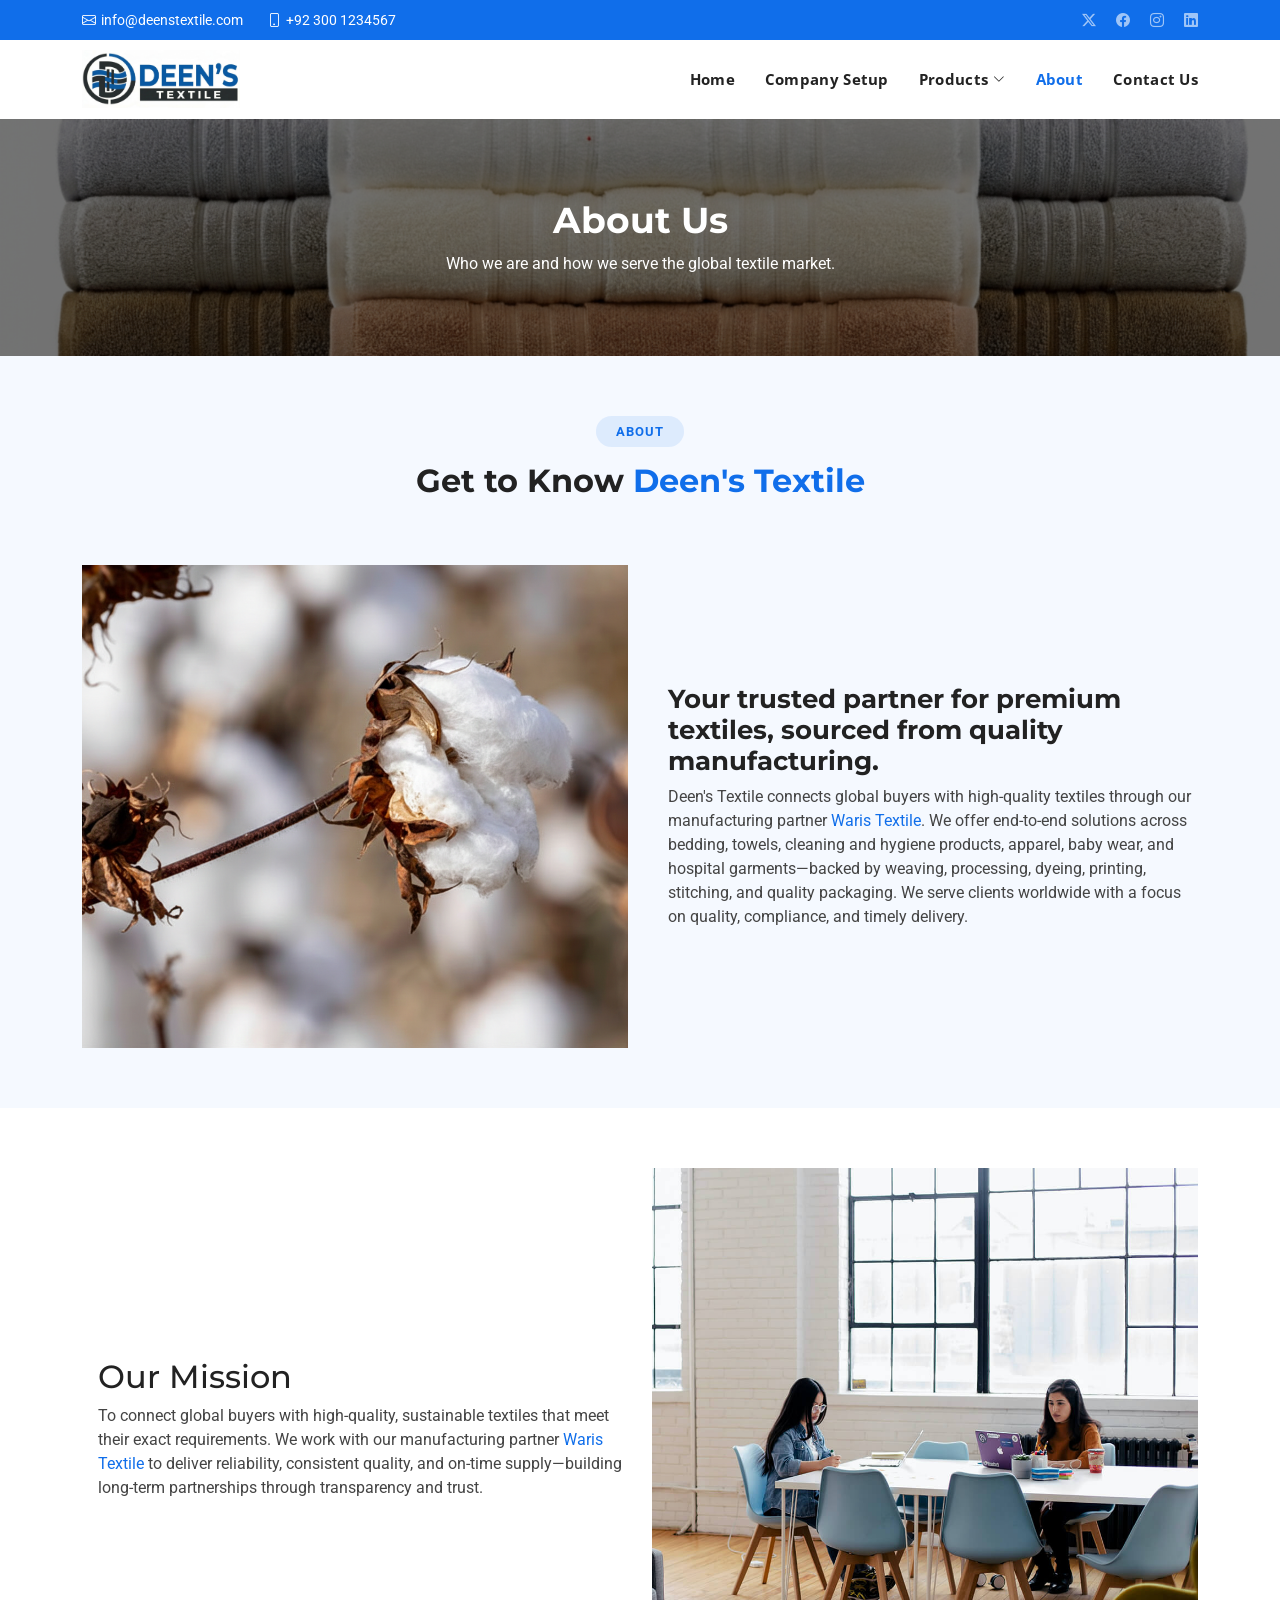
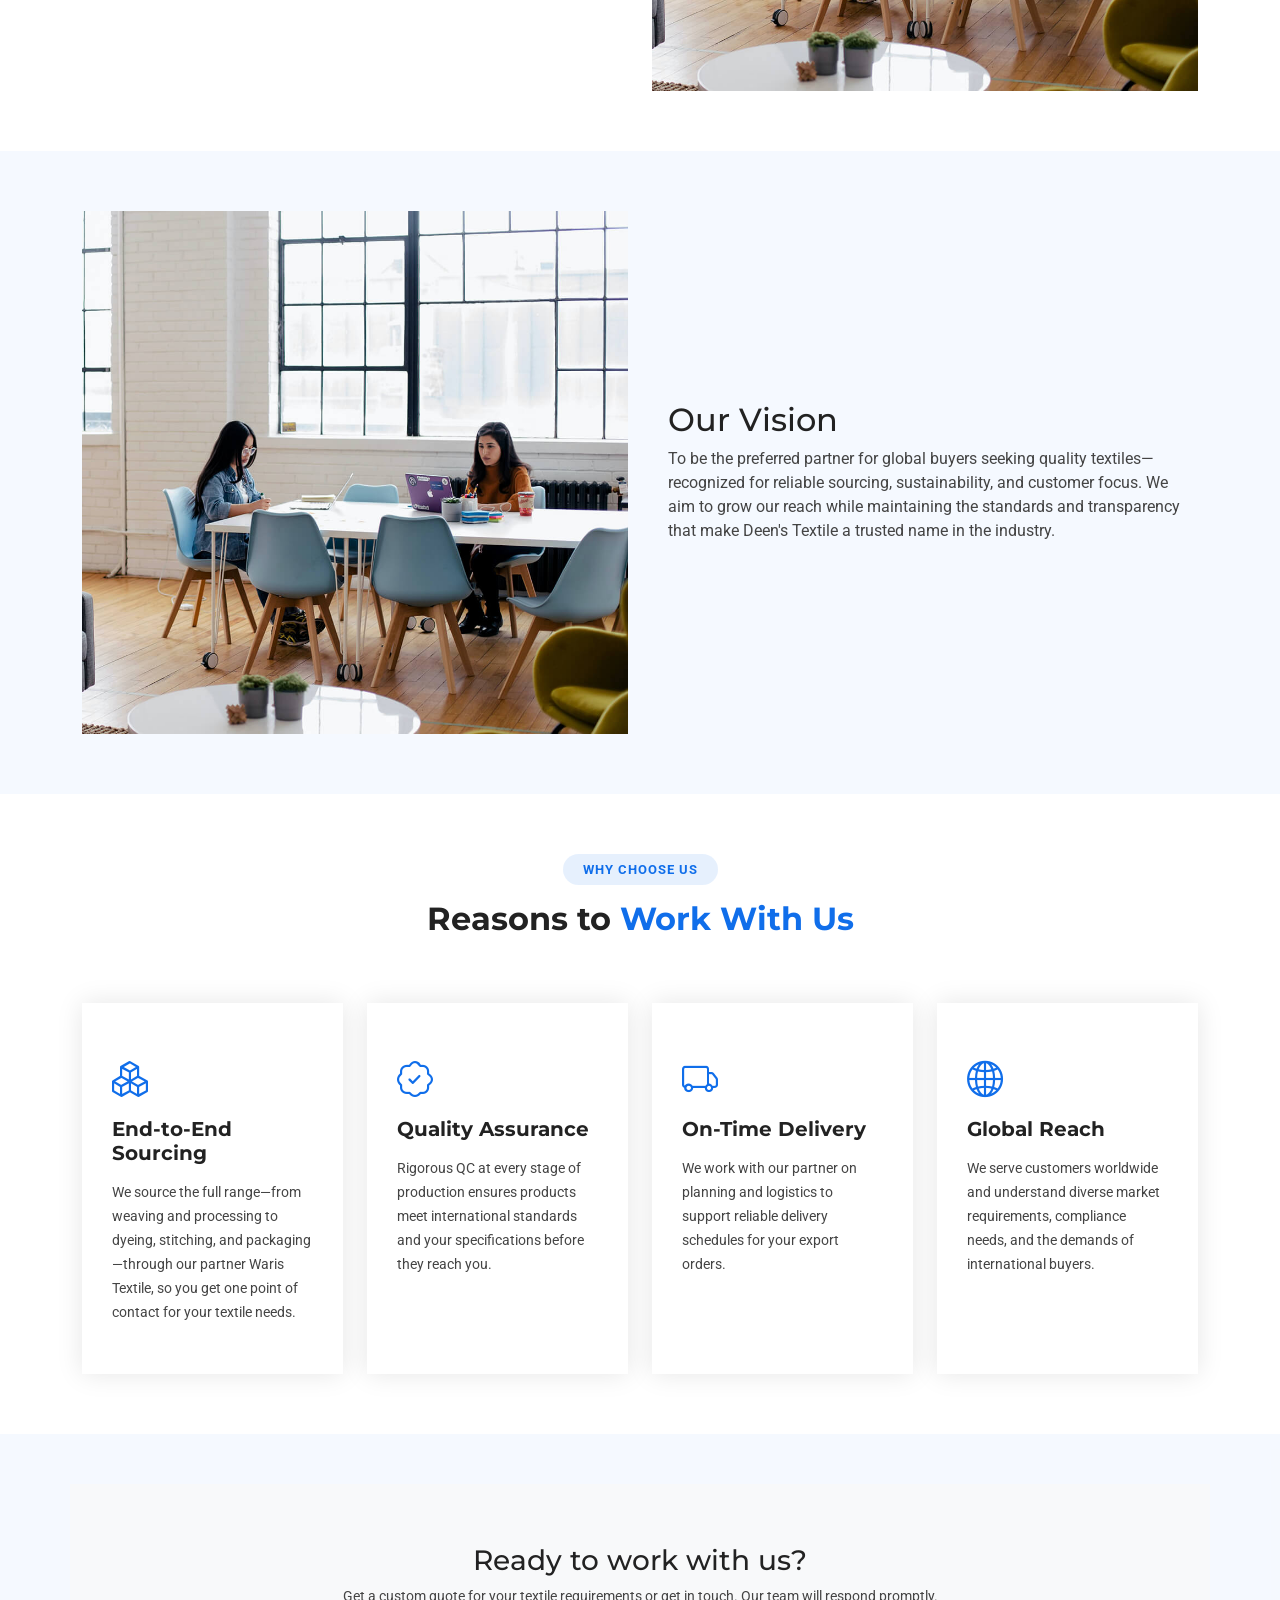
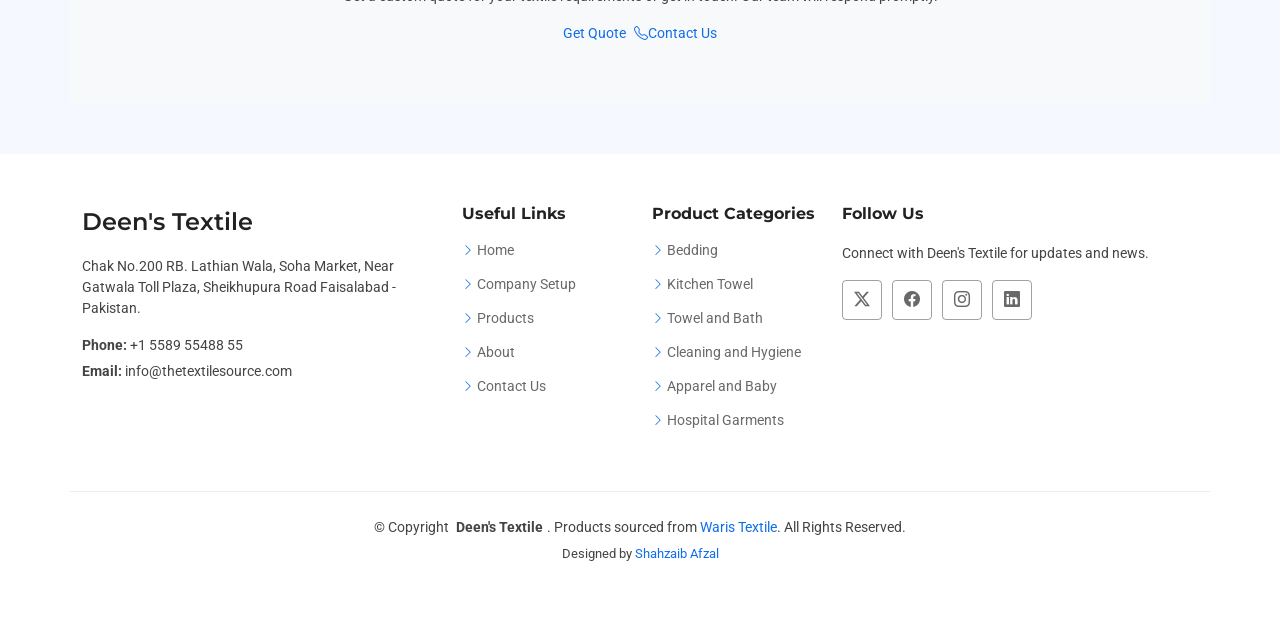
==== commit f5a49bdd: "website updated" ====
--- a/about.html
+++ b/about.html
@@ -4,7 +4,7 @@
 <head>
   <meta charset="utf-8">
   <meta content="width=device-width, initial-scale=1.0" name="viewport">
-  <title>About - The Textile Source</title>
+  <title>About - Deen's Textile</title>
   <meta name="description" content="">
   <meta name="keywords" content="">
 
@@ -27,8 +27,8 @@
     <div class="topbar d-flex align-items-center">
       <div class="container d-flex justify-content-center justify-content-md-between">
         <div class="contact-info d-flex align-items-center">
-          <i class="bi bi-envelope d-flex align-items-center"><a href="mailto:info@thetextilesource.com">info@thetextilesource.com</a></i>
-          <i class="bi bi-phone d-flex align-items-center ms-4"><span>+1 5589 55488 55</span></i>
+          <i class="bi bi-envelope d-flex align-items-center"><a href="mailto:info@deenstextile.com">info@deenstextile.com</a></i>
+          <i class="bi bi-phone d-flex align-items-center ms-4"><span>+92 300 1234567</span></i>
         </div>
         <div class="social-links d-none d-md-flex align-items-center">
           <a href="#" class="twitter"><i class="bi bi-twitter-x"></i></a>
@@ -41,7 +41,7 @@
     <div class="branding d-flex align-items-cente">
       <div class="container position-relative d-flex align-items-center justify-content-between">
         <a href="index.html" class="logo d-flex align-items-center">
-          <h1 class="sitename">The Textile Source</h1>
+          <img src="assets/img/logo2.png" alt="">
         </a>
         <nav id="navmenu" class="navmenu">
           <ul>
@@ -80,7 +80,7 @@
     <section id="about" class="about section light-background">
       <div class="container section-title" data-aos="fade-up">
         <h2>About</h2>
-        <p><span>Get to Know</span> <span class="description-title">The Textile Source</span></p>
+        <p><span>Get to Know</span> <span class="description-title">Deen's Textile</span></p>
       </div>
       <div class="container">
         <div class="row gy-3">
@@ -90,7 +90,7 @@
           <div class="col-lg-6 d-flex flex-column justify-content-center" data-aos="fade-up" data-aos-delay="200">
             <div class="about-content ps-0 ps-lg-3">
               <h3>Your trusted partner for premium textiles, sourced from quality manufacturing.</h3>
-              <p>The Textile Source connects global buyers with high-quality textiles through our manufacturing partner <a href="https://waris-textile.vercel.app/">Waris Textile</a>. We offer end-to-end solutions across bedding, towels, cleaning and hygiene products, apparel, baby wear, and hospital garments—backed by weaving, processing, dyeing, printing, stitching, and quality packaging. We serve clients worldwide with a focus on quality, compliance, and timely delivery.</p>
+              <p>Deen's Textile connects global buyers with high-quality textiles through our manufacturing partner <a href="https://waris-textile.vercel.app/">Waris Textile</a>. We offer end-to-end solutions across bedding, towels, cleaning and hygiene products, apparel, baby wear, and hospital garments—backed by weaving, processing, dyeing, printing, stitching, and quality packaging. We serve clients worldwide with a focus on quality, compliance, and timely delivery.</p>
             </div>
           </div>
         </div>
@@ -124,7 +124,7 @@
           <div class="col-lg-6 d-flex flex-column justify-content-center" data-aos="fade-up" data-aos-delay="200">
             <div class="about-content ps-0 ps-lg-3">
               <h2>Our Vision</h2>
-              <p>To be the preferred partner for global buyers seeking quality textiles—recognized for reliable sourcing, sustainability, and customer focus. We aim to grow our reach while maintaining the standards and transparency that make The Textile Source a trusted name in the industry.</p>
+              <p>To be the preferred partner for global buyers seeking quality textiles—recognized for reliable sourcing, sustainability, and customer focus. We aim to grow our reach while maintaining the standards and transparency that make Deen's Textile a trusted name in the industry.</p>
             </div>
           </div>
         </div>
@@ -199,7 +199,7 @@
     <div class="container footer-top">
       <div class="row gy-4">
         <div class="col-lg-4 col-md-6 footer-about">
-          <a href="index.html" class="d-flex align-items-center"><span class="sitename">The Textile Source</span></a>
+          <a href="index.html" class="d-flex align-items-center"><span class="sitename">Deen's Textile</span></a>
           <div class="footer-contact pt-3">
             <p>Chak No.200 RB. Lathian Wala, Soha Market, Near Gatwala Toll Plaza, Sheikhupura Road Faisalabad - Pakistan.</p>
             <p class="mt-3"><strong>Phone:</strong> <span>+1 5589 55488 55</span></p>
@@ -229,7 +229,7 @@
         </div>
         <div class="col-lg-4 col-md-12">
           <h4>Follow Us</h4>
-          <p>Connect with The Textile Source for updates and news.</p>
+          <p>Connect with Deen's Textile for updates and news.</p>
           <div class="social-links d-flex">
             <a href=""><i class="bi bi-twitter-x"></i></a>
             <a href=""><i class="bi bi-facebook"></i></a>
@@ -240,7 +240,7 @@
       </div>
     </div>
     <div class="container copyright text-center mt-4">
-      <p>© <span>Copyright</span> <strong class="px-1 sitename">The Textile Source</strong>. <span>Products sourced from <a href="https://waris-textile.vercel.app/">Waris Textile</a>. All Rights Reserved.</span></p>
+      <p>© <span>Copyright</span> <strong class="px-1 sitename">Deen's Textile</strong>. <span>Products sourced from <a href="https://waris-textile.vercel.app/">Waris Textile</a>. All Rights Reserved.</span></p>
       <div class="credits">
         Designed by <a href="https://shahzaibs-portfolio.vercel.app/">Shahzaib Afzal</a>
       </div>
--- a/assets/css/main.css
+++ b/assets/css/main.css
@@ -219,7 +219,7 @@
 }
 
 .header .logo img {
-  max-height: 36px;
+  max-height: 58px;
   margin-right: 8px;
   transition: max-height 0.3s ease;
 }
@@ -662,8 +662,8 @@
   background-color: var(--accent-color);
   border-radius: 50%;
   animation-timing-function: cubic-bezier(0, 1, 1, 0);
-  position: absolute;
-  left: 50%;
+  position: static;
+  margin: 0 6px;
 }
 
 #preloader div:nth-child(1) {
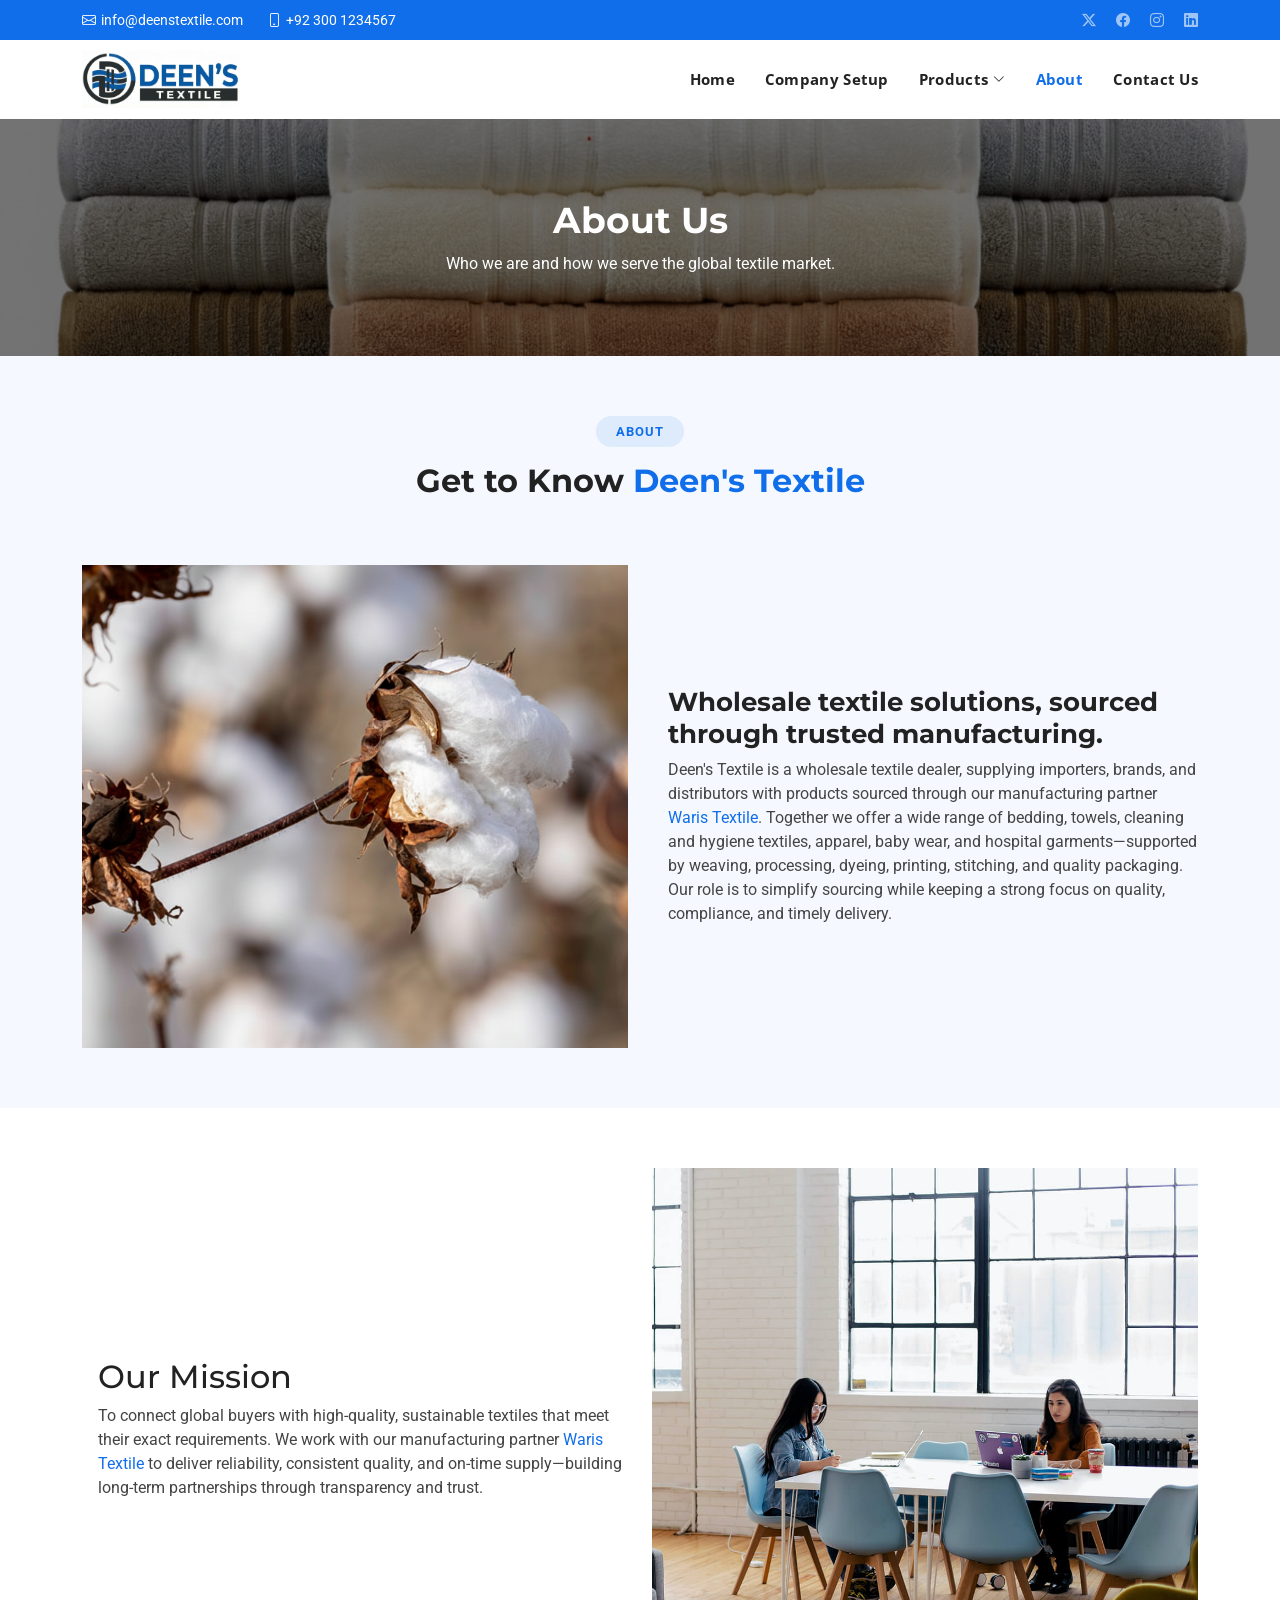
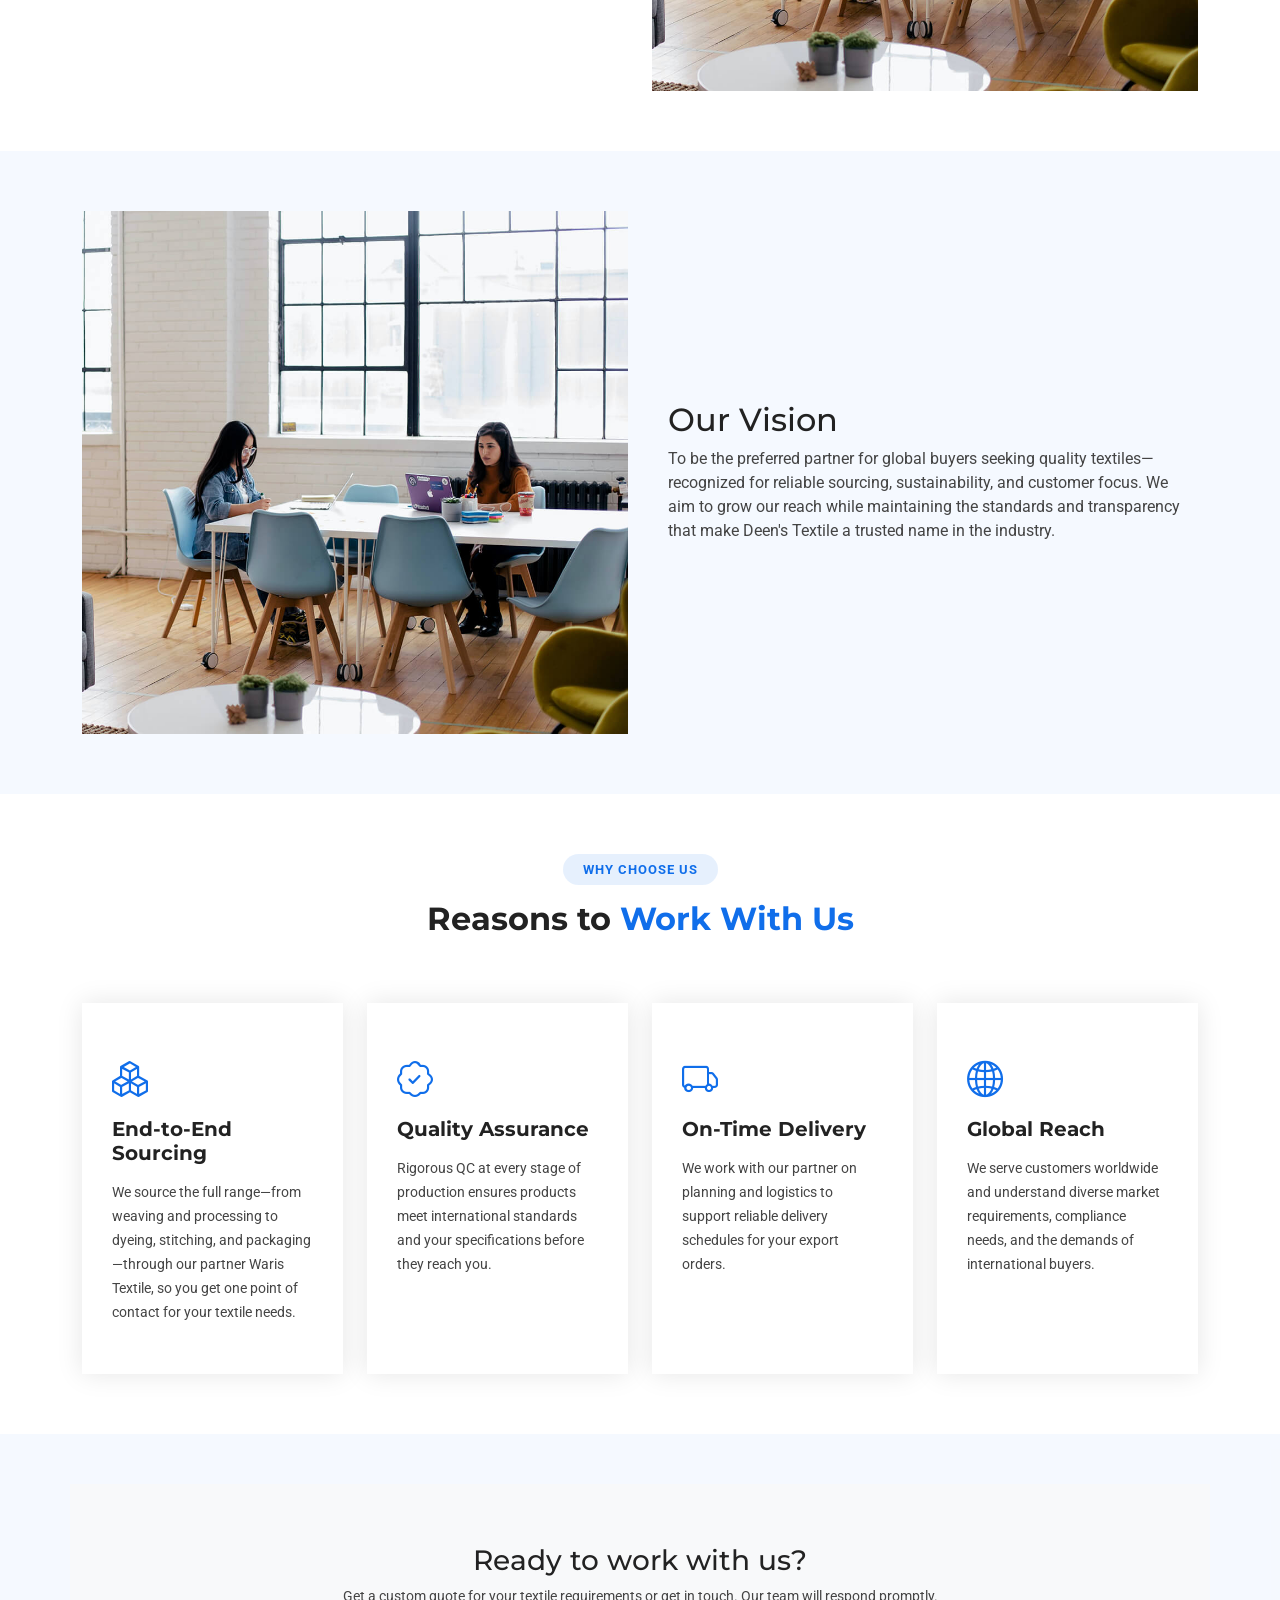
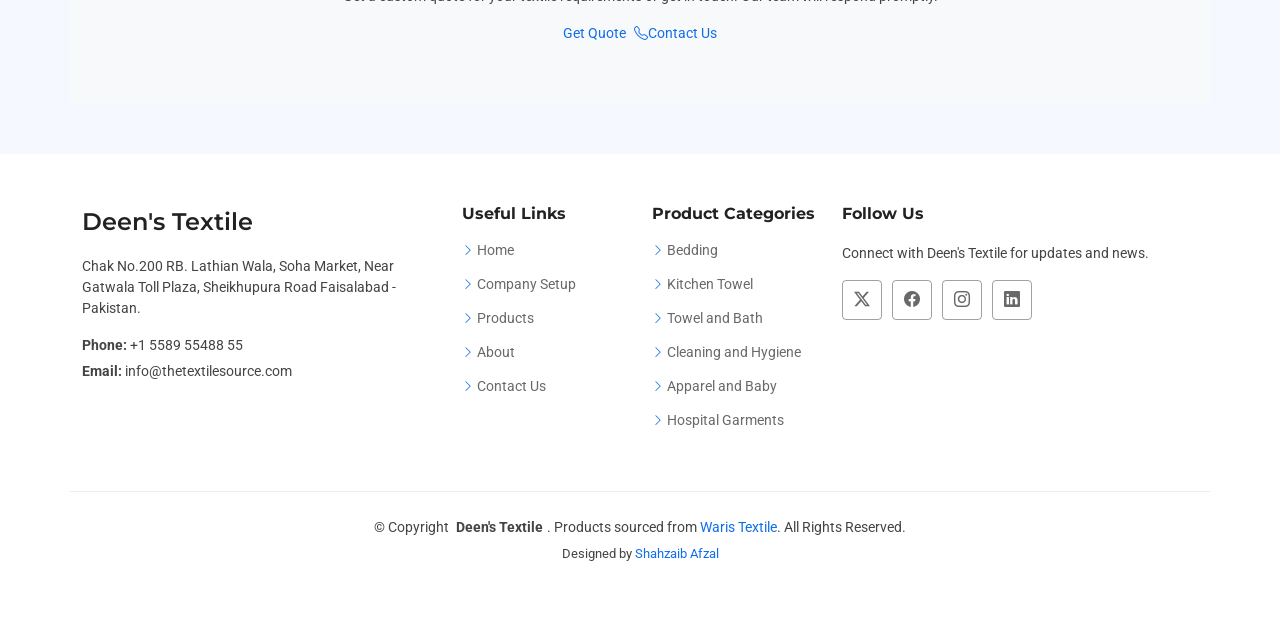
==== commit 5e5adde1: "23" ====
--- a/about.html
+++ b/about.html
@@ -89,8 +89,8 @@
           </div>
           <div class="col-lg-6 d-flex flex-column justify-content-center" data-aos="fade-up" data-aos-delay="200">
             <div class="about-content ps-0 ps-lg-3">
-              <h3>Your trusted partner for premium textiles, sourced from quality manufacturing.</h3>
-              <p>Deen's Textile connects global buyers with high-quality textiles through our manufacturing partner <a href="https://waris-textile.vercel.app/">Waris Textile</a>. We offer end-to-end solutions across bedding, towels, cleaning and hygiene products, apparel, baby wear, and hospital garments—backed by weaving, processing, dyeing, printing, stitching, and quality packaging. We serve clients worldwide with a focus on quality, compliance, and timely delivery.</p>
+              <h3>Wholesale textile solutions, sourced through trusted manufacturing.</h3>
+              <p>Deen's Textile is a wholesale textile dealer, supplying importers, brands, and distributors with products sourced through our manufacturing partner <a href="https://waris-textile.vercel.app/">Waris Textile</a>. Together we offer a wide range of bedding, towels, cleaning and hygiene textiles, apparel, baby wear, and hospital garments—supported by weaving, processing, dyeing, printing, stitching, and quality packaging. Our role is to simplify sourcing while keeping a strong focus on quality, compliance, and timely delivery.</p>
             </div>
           </div>
         </div>
--- a/assets/css/main.css
+++ b/assets/css/main.css
@@ -230,6 +230,13 @@
   font-weight: 700;
   color: var(--heading-color);
   transition: font-size 0.3s ease;
+}
+
+@media (max-width: 575.98px) {
+  .header .logo img {
+    max-height: 40px;
+    margin-left: 5px;
+  }
 }
 
 /* Disable Bootstrap sticky-top on header; nav bar (branding) uses position: sticky instead */
